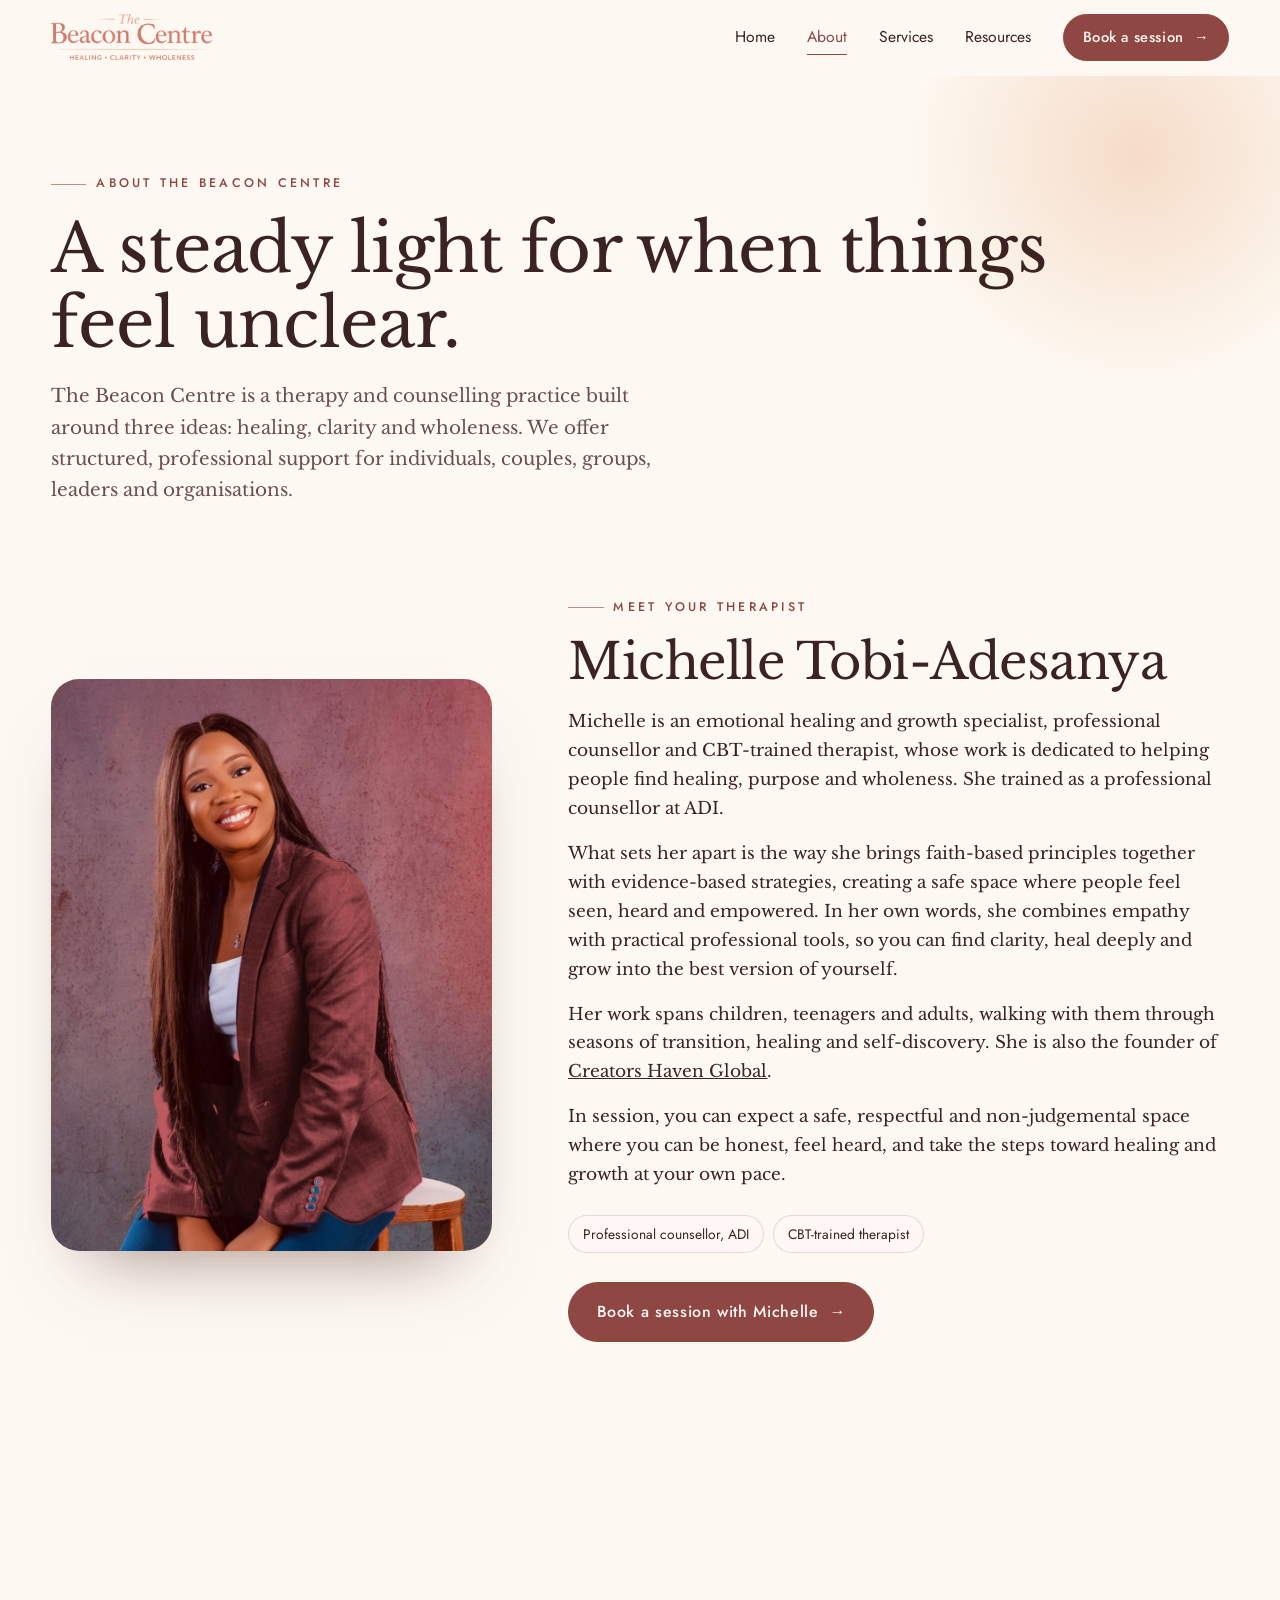
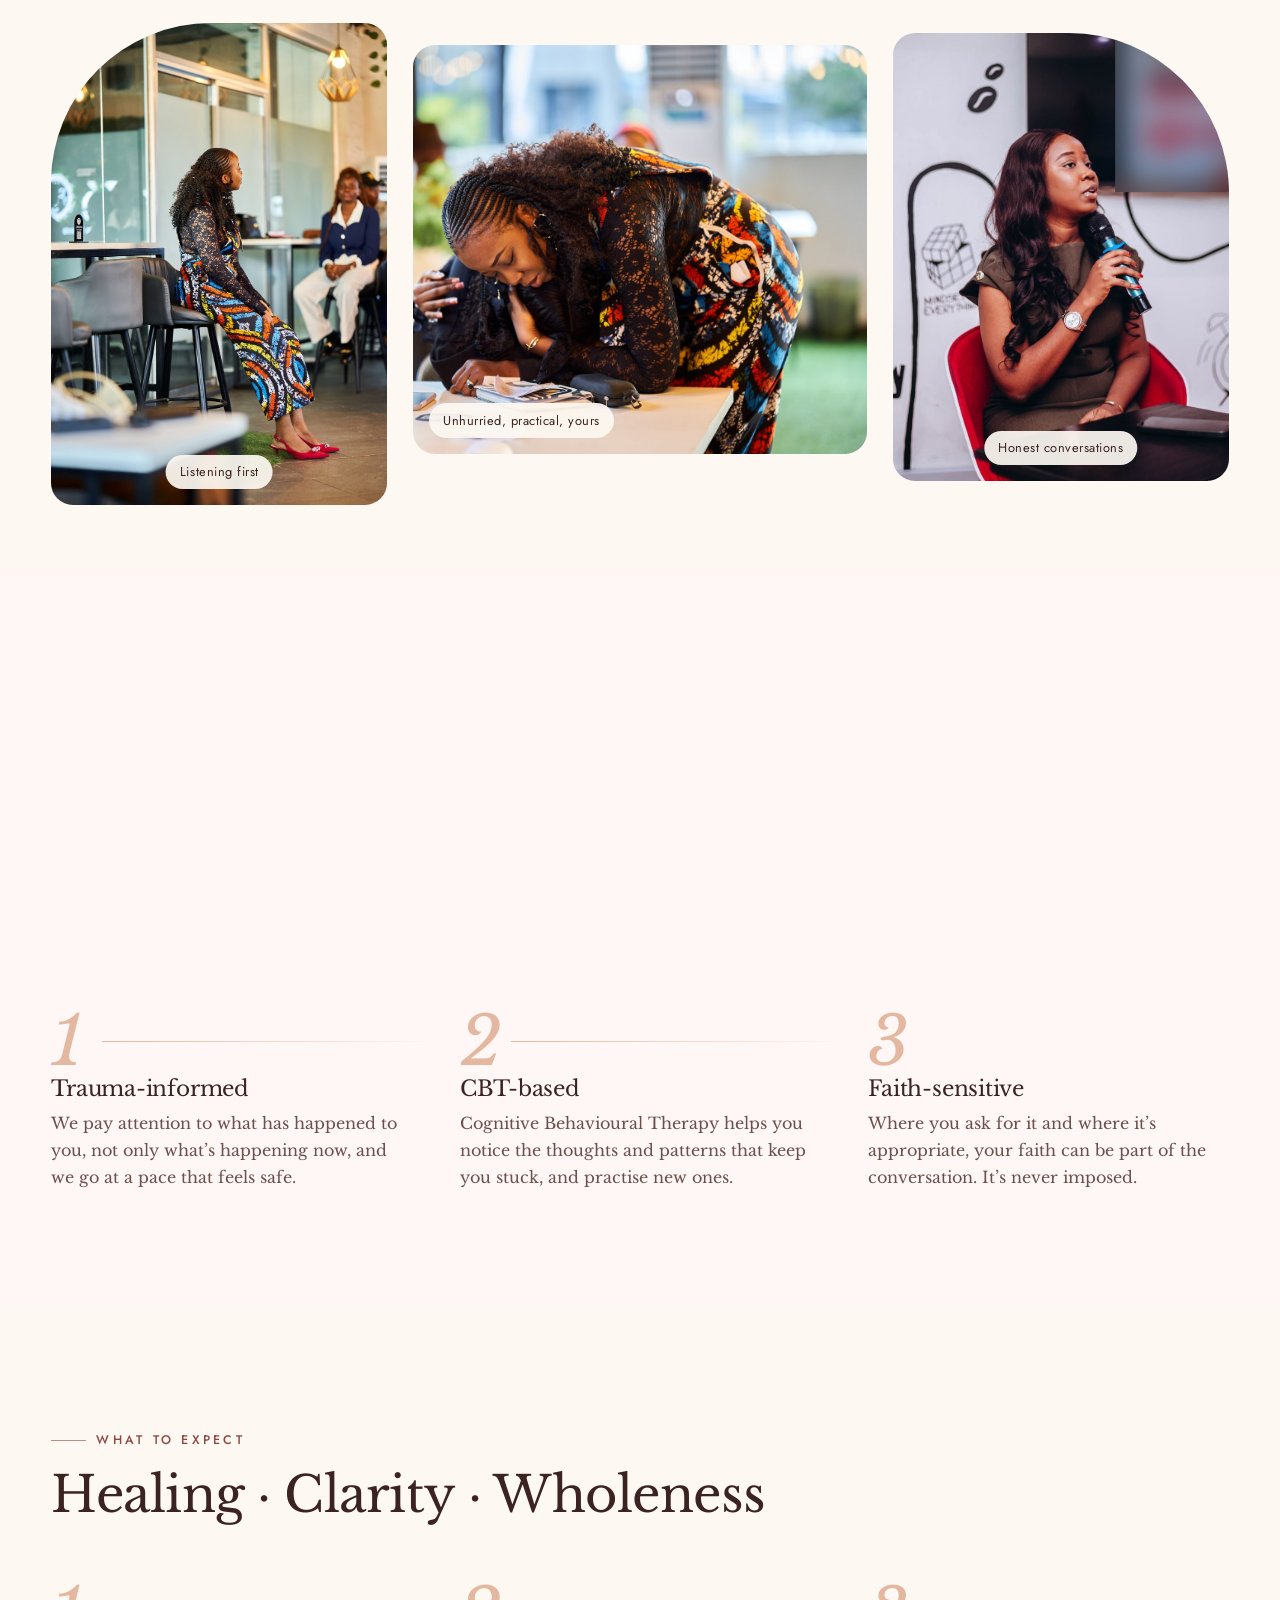
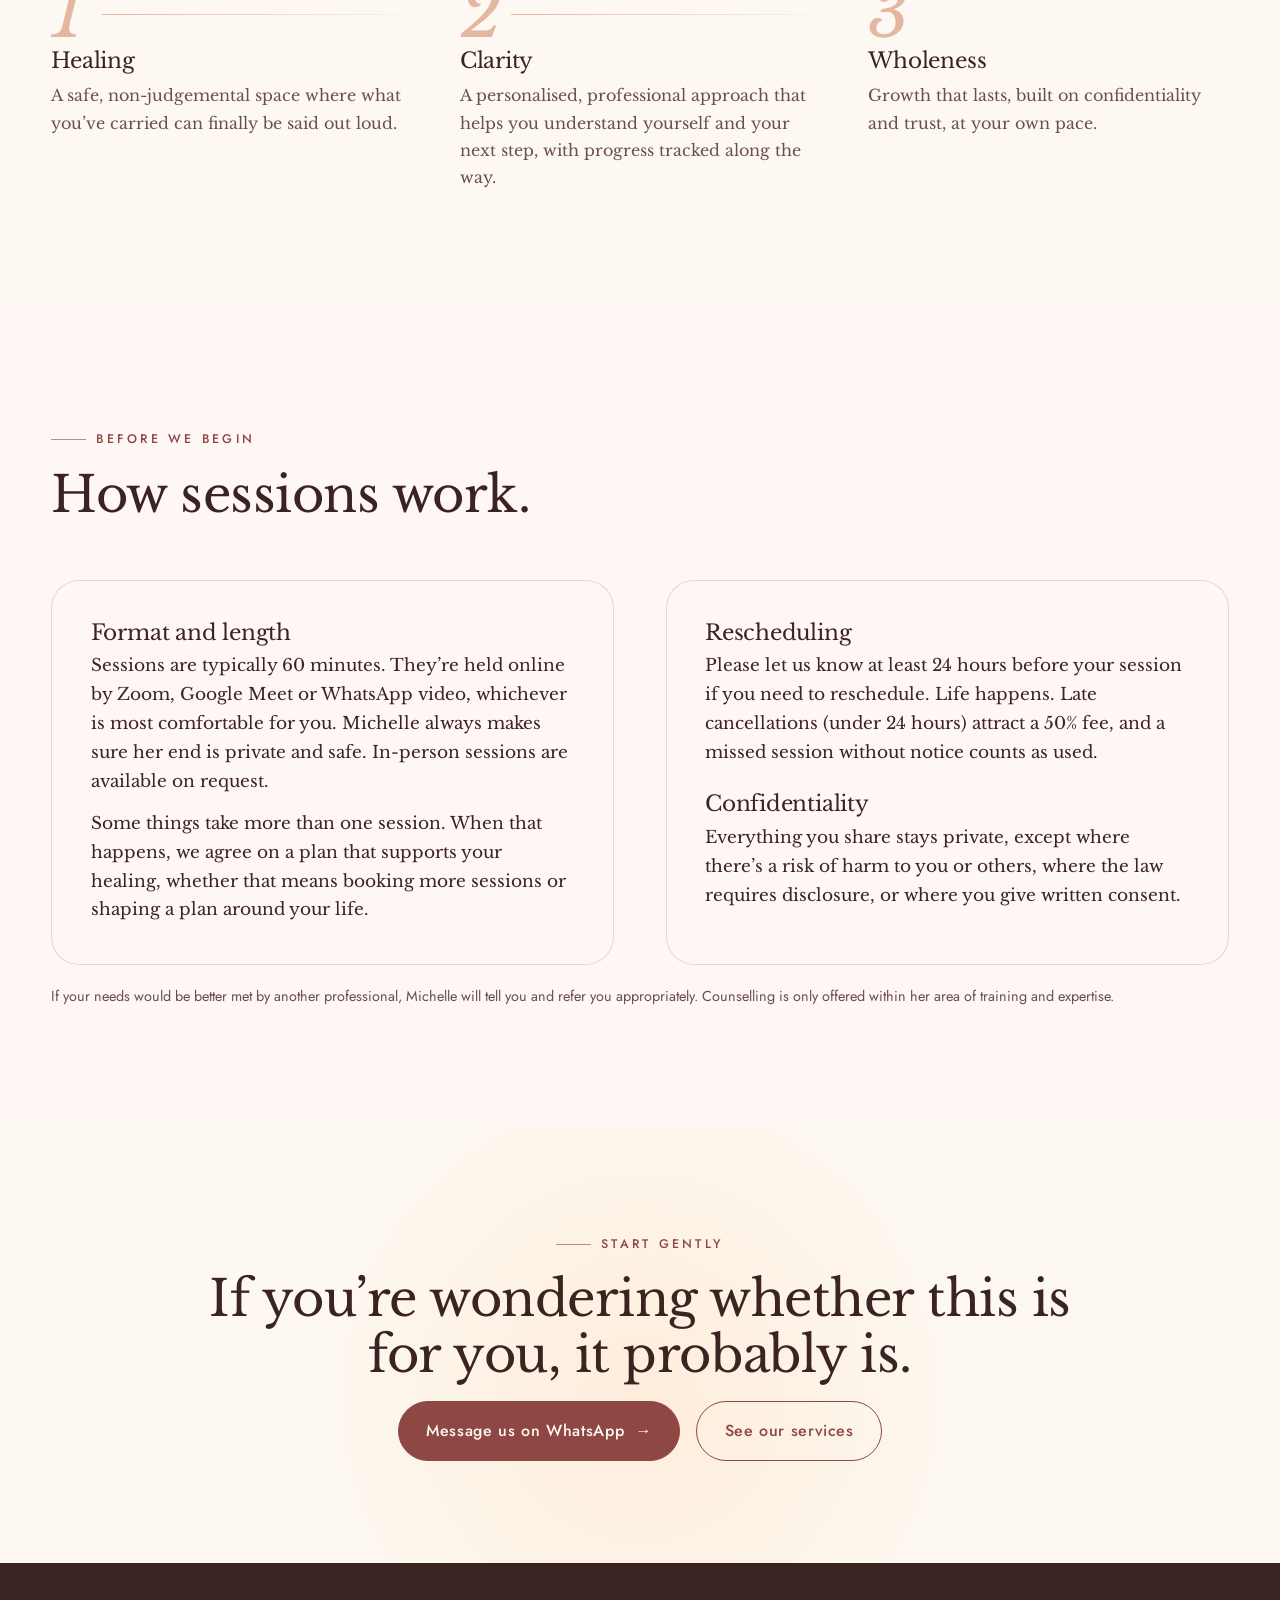
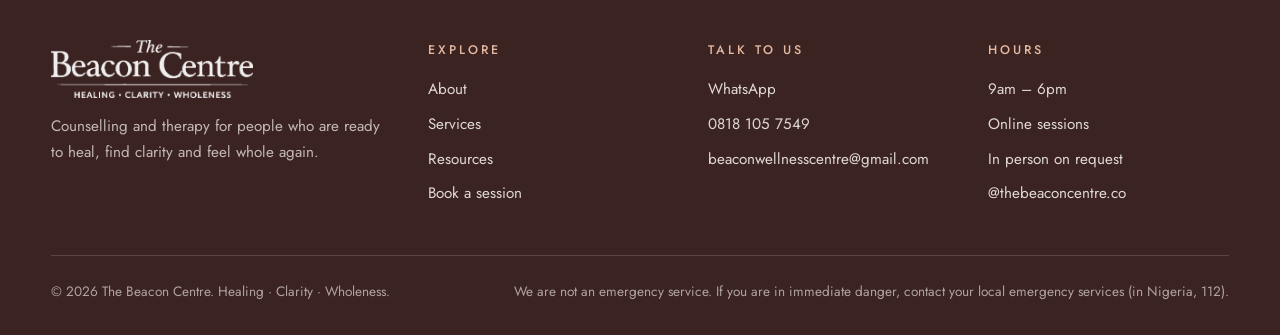
==== about.html @ 0b1f54a7 "Add The Beacon Centre website (5 pages) Co-Authored-By: Claude Sonnet 5.5 <noreply@anthropic.com> Cl" ====
<!doctype html>
<html lang="en-GB">
<head>
<meta charset="utf-8">
<meta name="viewport" content="width=device-width,initial-scale=1">
<title>About | The Beacon Centre</title>
<meta name="description" content="Meet Michelle Tobi-Adesanya and learn how The Beacon Centre works: warm, structured, trauma-informed and CBT-based.">
<meta name="theme-color" content="#C87C78">
<meta property="og:title" content="About | The Beacon Centre">
<meta property="og:description" content="Meet Michelle Tobi-Adesanya and learn how The Beacon Centre works: warm, structured, trauma-informed and CBT-based.">
<meta property="og:type" content="website">
<link rel="canonical" href="https://beaconcentreglobal.com/about.html">
<link rel="preconnect" href="https://fonts.googleapis.com">
<link rel="preconnect" href="https://fonts.gstatic.com" crossorigin>
<link href="https://fonts.googleapis.com/css2?family=Jost:wght@400;500&family=Libre+Baskerville:ital,wght@0,400;0,700;1,400&display=swap" rel="stylesheet">
<link rel="stylesheet" href="assets/css/style.css">
<script>document.documentElement.classList.add("js")</script>
</head>
<body>
<svg width="0" height="0" style="position:absolute" aria-hidden="true"><symbol id="sp" viewBox="0 0 24 24"><path fill="currentColor" d="M12 0c0 7 5 12 12 12-7 0-12 5-12 12 0-7-5-12-12-12 7 0 12-5 12-12z"/></symbol></svg>
<a class="skip" href="#main">Skip to content</a>
<header class="site-head">
  <div class="wrap head-in">
    <a class="brand" href="index.html" aria-label="The Beacon Centre, home"><img src="assets/img/wordmark.png" alt="The Beacon Centre" width="170" height="52"></a>
    <button class="menu-btn" aria-expanded="false" aria-controls="nav">Menu</button>
    <nav class="nav" id="nav" aria-label="Main">
      <a href="index.html">Home</a><a href="about.html" aria-current="page">About</a><a href="services.html">Services</a><a href="resources.html">Resources</a>
      <a class="btn sm" href="book.html">Book a session <span class="arr" aria-hidden="true">→</span></a>
    </nav>
  </div>
</header>
<main id="main">

<section class="page-hero"><div class="wrap">
  <span class="eyebrow rv">About The Beacon Centre</span>
  <h1 class="rv d1">A steady light for when things feel unclear.</h1>
  <p class="lede rv d2">The Beacon Centre is a therapy and counselling practice built around three ideas: healing, clarity and wholeness. We offer structured, professional support for individuals, couples, groups, leaders and organisations.</p>
</div></section>

<section class="sec" style="padding-top:2rem">
  <div class="wrap profile">
    <div class="bio-photo rv"><div class="ph"><img src="assets/img/michelle-portrait.jpg" alt="Michelle Tobi-Adesanya, counsellor and CBT-trained therapist" loading="lazy"></div></div>
    <div>
      <span class="eyebrow rv">Meet your therapist</span>
      <h2 class="rv" style="margin:1rem 0 1.2rem">Michelle Tobi-Adesanya</h2>
      <p class="rv">Michelle is an emotional healing and growth specialist, professional counsellor and CBT-trained therapist, whose work is dedicated to helping people find healing, purpose and wholeness. She trained as a professional counsellor at ADI.</p>
      <p class="rv" style="margin-top:1rem">What sets her apart is the way she brings faith-based principles together with evidence-based strategies, creating a safe space where people feel seen, heard and empowered. In her own words, she combines empathy with practical professional tools, so you can find clarity, heal deeply and grow into the best version of yourself.</p>
      <p class="rv" style="margin-top:1rem">Her work spans children, teenagers and adults, walking with them through seasons of transition, healing and self-discovery. She is also the founder of <a href="https://creatorshavenglobal.com" target="_blank" rel="noopener"><u>Creators Haven Global</u></a>.</p>
      <p class="rv" style="margin-top:1rem">In session, you can expect a safe, respectful and non-judgemental space where you can be honest, feel heard, and take the steps toward healing and growth at your own pace.</p>
      <div class="creds rv"><span>Professional counsellor, ADI</span><span>CBT-trained therapist</span></div>
      <p class="rv" style="margin-top:1.8rem"><a class="btn" href="https://wa.me/2348181057549?text=Hello%2C%20I%27d%20like%20to%20book%20a%20session." target="_blank" rel="noopener">Book a session with Michelle <span class="arr" aria-hidden="true">→</span></a></p>
    </div>
  </div>
</section>

<section class="sec" style="padding-bottom:0"><div class="wrap"><div class="mosaic">
  <figure class="m1 rv"><img src="assets/img/michelle-listening.jpg" alt="Michelle seated at a café table, looking on attentively" loading="lazy"><figcaption>Listening first</figcaption></figure>
  <figure class="m2 rv d1"><img src="assets/img/michelle-writing.jpg" alt="Michelle leaning in over a table, writing" loading="lazy"><figcaption>Unhurried, practical, yours</figcaption></figure>
  <figure class="m3 rv d2"><img src="assets/img/michelle-speaking.jpg" alt="Michelle speaking at an event with a microphone" loading="lazy"><figcaption>Honest conversations</figcaption></figure>
</div></div></section>

<section class="sec blush" style="margin-top:4rem">
  <div class="wrap">
    <div class="sec-head"><span class="eyebrow rv">Our approach</span><h2 class="rv">Insight, with tools you can actually use.</h2>
      <p class="lede rv">We combine professional psychological insight with emotional depth and practical, proven tools, to help you move from confusion to clarity, and from clarity to purposeful living.</p></div>
    <div class="steps">
      <div class="step rv"><h3>Trauma-informed</h3><p>We pay attention to what has happened to you, not only what’s happening now, and we go at a pace that feels safe.</p></div>
      <div class="step rv d1"><h3>CBT-based</h3><p>Cognitive Behavioural Therapy helps you notice the thoughts and patterns that keep you stuck, and practise new ones.</p></div>
      <div class="step rv d2"><h3>Faith-sensitive</h3><p>Where you ask for it and where it’s appropriate, your faith can be part of the conversation. It’s never imposed.</p></div>
    </div>
  </div>
</section>

<section class="sec">
  <div class="wrap">
    <div class="sec-head"><span class="eyebrow rv">What to expect</span><h2 class="rv">Healing · Clarity · Wholeness</h2></div>
    <div class="steps">
      <div class="step rv"><h3>Healing</h3><p>A safe, non-judgemental space where what you’ve carried can finally be said out loud.</p></div>
      <div class="step rv d1"><h3>Clarity</h3><p>A personalised, professional approach that helps you understand yourself and your next step, with progress tracked along the way.</p></div>
      <div class="step rv d2"><h3>Wholeness</h3><p>Growth that lasts, built on confidentiality and trust, at your own pace.</p></div>
    </div>
  </div>
</section>

<section class="sec blush">
  <div class="wrap">
    <div class="sec-head"><span class="eyebrow rv">Before we begin</span><h2 class="rv">How sessions work.</h2></div>
    <div class="ledger">
      <div class="card rv"><h3>Format and length</h3><p>Sessions are typically 60 minutes. They’re held online by Zoom, Google Meet or WhatsApp video, whichever is most comfortable for you. Michelle always makes sure her end is private and safe. In-person sessions are available on request.</p><p style="margin-top:.8rem">Some things take more than one session. When that happens, we agree on a plan that supports your healing, whether that means booking more sessions or shaping a plan around your life.</p></div>
      <div class="card rv d1"><h3>Rescheduling</h3><p>Please let us know at least 24 hours before your session if you need to reschedule. Life happens. Late cancellations (under 24 hours) attract a 50% fee, and a missed session without notice counts as used.</p><h3 style="margin-top:1.4rem">Confidentiality</h3><p>Everything you share stays private, except where there’s a risk of harm to you or others, where the law requires disclosure, or where you give written consent.</p></div>
    </div>
    <p class="fine rv">If your needs would be better met by another professional, Michelle will tell you and refer you appropriately. Counselling is only offered within her area of training and expertise.</p>
  </div>
</section>

<section class="band"><div class="wrap">
  <span class="eyebrow rv">Start gently</span>
  <h2 class="rv">If you’re wondering whether this is for you, it probably is.</h2>
  <div class="cta-row rv"><a class="btn" href="https://wa.me/2348181057549?text=Hello%2C%20I%27d%20like%20to%20book%20a%20session." target="_blank" rel="noopener">Message us on WhatsApp <span class="arr" aria-hidden="true">→</span></a><a class="btn ghost" href="services.html">See our services</a></div>
</div></section>
</main>
<div class="quick"><a class="btn" href="https://wa.me/2348181057549?text=Hello%2C%20I%27d%20like%20to%20book%20a%20session." target="_blank" rel="noopener">Book on WhatsApp <span class="arr" aria-hidden="true">→</span></a></div>
<footer class="site-foot">
  <div class="wrap">
    <div class="foot-grid">
      <div class="foot-brand">
        <img src="assets/img/wordmark.png" alt="The Beacon Centre">
        <p>Counselling and therapy for people who are ready to heal, find clarity and feel whole again.</p>
      </div>
      <div><h5>Explore</h5><ul>
        <li><a href="about.html">About</a></li><li><a href="services.html">Services</a></li>
        <li><a href="resources.html">Resources</a></li><li><a href="book.html">Book a session</a></li></ul></div>
      <div><h5>Talk to us</h5><ul>
        <li><a href="https://wa.me/2348181057549?text=Hello%2C%20I%27d%20like%20to%20book%20a%20session." target="_blank" rel="noopener">WhatsApp</a></li>
        <li><a href="tel:+2348181057549">0818 105 7549</a></li>
        <li><a href="mailto:beaconwellnesscentre@gmail.com">beaconwellnesscentre@gmail.com</a></li></ul></div>
      <div><h5>Hours</h5><ul>
        <li>9am – 6pm</li><li>Online sessions</li><li>In person on request</li>
        <li><a href="https://www.instagram.com/thebeaconcentre.co" target="_blank" rel="noopener">@thebeaconcentre.co</a></li></ul></div>
    </div>
    <div class="legal">
      <span>© <span id="yr">2026</span> The Beacon Centre. Healing · Clarity · Wholeness.</span>
      <span>We are not an emergency service. If you are in immediate danger, contact your local emergency services (in Nigeria, 112).</span>
    </div>
  </div>
</footer>
<script src="assets/js/main.js" defer></script>
</body>
</html>
---- assets/css/style.css ----
/* The Beacon Centre — site styles
   Palette sampled from the brand welcome pack. Deep tones are shades of the brand rose. */
:root{
  --rose:#C87C78; --coral:#D47E74; --blush:#FEF7F5; --cream:#FDF9F2;
  --gold:#E3B7A0; --rose-deep:#8E4743; --ink:#3B2321; --ink-soft:#6B4F4B;
  --line:rgba(59,35,33,.14);
  --serif:"Libre Baskerville","Baskerville","Georgia",serif;
  --sans:"Jost","Glacial Indifference","Helvetica Neue",Arial,sans-serif;
  --ease:cubic-bezier(.2,.7,.2,1);
  --wrap:1180px;
}
*{box-sizing:border-box;margin:0;padding:0}
html{scroll-behavior:smooth;-webkit-text-size-adjust:100%}
body{background:var(--cream);color:var(--ink);font-family:var(--serif);font-size:17px;line-height:1.7;overflow-x:hidden}
img{max-width:100%;display:block}
a{color:inherit}
.wrap{width:min(var(--wrap),92vw);margin-inline:auto}
.skip{position:absolute;left:-999px;top:0;background:var(--ink);color:var(--cream);padding:.6rem 1rem;z-index:99}
.skip:focus{left:1rem;top:1rem}
:focus-visible{outline:2px solid var(--rose-deep);outline-offset:3px;border-radius:4px}

/* type */
h1,h2,h3{font-weight:400;line-height:1.12;letter-spacing:-.01em}
h1{font-size:clamp(2.5rem,6.2vw,5.1rem)}
h2{font-size:clamp(1.9rem,4vw,3.1rem)}
h3{font-size:1.35rem;line-height:1.25}
em{font-style:italic}
.eyebrow{font-family:var(--sans);font-size:.78rem;letter-spacing:.26em;text-transform:uppercase;color:var(--rose-deep);display:inline-flex;align-items:center;gap:.8em;font-weight:500}
.eyebrow::before{content:"";width:2.2rem;height:1px;background:currentColor;opacity:.6}
.lede{font-size:1.15rem;color:var(--ink-soft);max-width:34em}
.sans{font-family:var(--sans)}
.muted{color:var(--ink-soft)}

/* buttons */
.btn{display:inline-flex;align-items:center;gap:.7em;font-family:var(--sans);font-weight:500;font-size:1rem;letter-spacing:.04em;text-decoration:none;padding:.95em 1.7em;border-radius:999px;border:1.5px solid var(--rose-deep);background:var(--rose-deep);color:var(--cream);transition:transform .35s var(--ease),background .3s,color .3s,box-shadow .35s;cursor:pointer}
.btn:hover{background:var(--ink);border-color:var(--ink);transform:translateY(-2px);box-shadow:0 14px 28px -14px rgba(59,35,33,.55)}
.btn .arr{transition:transform .35s var(--ease)}
.btn:hover .arr{transform:translateX(4px)}
.btn.ghost{background:transparent;color:var(--rose-deep)}
.btn.ghost:hover{background:var(--rose-deep);color:var(--cream);border-color:var(--rose-deep)}
.btn.light{background:var(--cream);color:var(--rose-deep);border-color:var(--cream)}
.btn.light:hover{background:var(--ink);color:var(--cream);border-color:var(--ink)}
.btn.sm{padding:.65em 1.25em;font-size:.92rem}

/* header */
.site-head{position:sticky;top:0;z-index:50;background:rgba(253,249,242,.86);backdrop-filter:blur(14px);-webkit-backdrop-filter:blur(14px);border-bottom:1px solid transparent;transition:border-color .3s}
.site-head.scrolled{border-color:var(--line)}
.head-in{display:flex;align-items:center;justify-content:space-between;gap:2rem;padding:.9rem 0}
.brand img{height:46px;width:auto;mix-blend-mode:multiply}
.nav{display:flex;align-items:center;gap:2rem;font-family:var(--sans);font-size:.98rem}
.nav a{text-decoration:none;position:relative;padding:.3em 0}
.nav a:not(.btn)::after{content:"";position:absolute;left:0;right:100%;bottom:0;height:1px;background:var(--rose-deep);transition:right .35s var(--ease)}
.nav a:not(.btn):hover::after,.nav a[aria-current="page"]::after{right:0}
.nav a[aria-current="page"]{color:var(--rose-deep)}
.menu-btn{display:none;background:none;border:0;font-family:var(--sans);font-size:.95rem;letter-spacing:.1em;text-transform:uppercase;color:var(--ink);cursor:pointer;padding:.5rem}

/* hero */
.hero{position:relative;padding:clamp(2.5rem,6vw,5rem) 0 clamp(4rem,8vw,7rem);overflow:hidden;isolation:isolate}
.hero::before{content:"";position:absolute;inset:-20%;z-index:-1;background:radial-gradient(circle at var(--mx,72%) var(--my,28%),rgba(240,196,166,.65),rgba(240,196,166,0) 42%);transition:background-position .2s}
.hero-grid{display:grid;grid-template-columns:1.15fr .85fr;gap:clamp(2rem,5vw,5rem);align-items:center}
.hero h1{margin:1.2rem 0 1.6rem}
.hero .lede{margin-bottom:2.2rem}
.cta-row{display:flex;flex-wrap:wrap;gap:1rem;align-items:center}
.ring{position:relative;display:inline-block;white-space:nowrap;font-style:italic;color:var(--rose-deep)}
.ring svg{position:absolute;left:-6%;top:-14%;width:112%;height:128%;overflow:visible;pointer-events:none}
.ring path{fill:none;stroke:var(--rose);stroke-width:3;stroke-linecap:round;stroke-dasharray:1;stroke-dashoffset:1;animation:draw 1.5s .5s var(--ease) forwards}
@keyframes draw{to{stroke-dashoffset:0}}
.trust{display:flex;flex-wrap:wrap;gap:.6rem 1.6rem;margin-top:2.6rem;font-family:var(--sans);font-size:.9rem;color:var(--ink-soft)}
.trust span{display:inline-flex;align-items:center;gap:.55em}
.trust span::before{content:"";width:.45rem;height:.45rem;border-radius:50%;background:var(--rose)}

.arch{position:relative;max-width:440px;margin-inline:auto;width:100%}
.arch::before{content:"";position:absolute;inset:-16px -16px 0 16px;border:1.5px solid var(--gold);border-radius:999px 999px 0 0;transform:translate(0,0);transition:transform .8s var(--ease)}
.arch:hover::before{transform:translate(8px,-8px)}
.arch-in{position:relative;aspect-ratio:4/5.4;background:linear-gradient(180deg,var(--rose),var(--coral));border-radius:999px 999px 0 0;display:grid;place-items:center;overflow:hidden}
.arch-in::after{content:"";position:absolute;inset:0;background:radial-gradient(circle at 50% 10%,rgba(255,236,220,.55),transparent 55%)}
.arch-in img{width:88%;position:relative;z-index:1;animation:float 8s ease-in-out infinite}
.arch-in img.portrait{width:100%;height:100%;object-fit:cover;animation:none}
@keyframes float{50%{transform:translateY(-8px)}}
.arch .tag{position:absolute;left:-1.2rem;bottom:2.4rem;z-index:3;background:var(--cream);border-radius:999px;padding:.75em 1.3em;font-family:var(--sans);font-size:.88rem;box-shadow:0 18px 30px -18px rgba(59,35,33,.5);display:flex;gap:.6em;align-items:center}
.tag i{width:.55rem;height:.55rem;border-radius:50%;background:#7FB77E;box-shadow:0 0 0 4px rgba(127,183,126,.25)}

/* sections */
section{position:relative}
.sec{padding:clamp(4rem,9vw,8rem) 0}
.sec-head{max-width:46rem;margin-bottom:clamp(2rem,5vw,3.6rem)}
.sec-head h2{margin:1rem 0 1rem}
.blush{background:var(--blush)}
.rose-bg{background:var(--rose);color:var(--cream)}
.rose-bg .eyebrow{color:var(--cream)}
.rose-bg .lede,.rose-bg .muted{color:rgba(253,249,242,.88)}
.curve-top{border-radius:56px 56px 0 0;margin-top:-56px}

/* who is this for */
.pills{display:flex;flex-wrap:wrap;gap:.8rem;margin:2rem 0}
.pill{font-family:var(--sans);padding:.7em 1.3em;border-radius:999px;border:1.5px solid var(--rose);color:var(--rose-deep);background:transparent;font-size:1rem;transition:background .3s,color .3s,transform .4s var(--ease)}
.pill:nth-child(3n+1){transform:rotate(-1.2deg)}
.pill:nth-child(3n+2){transform:rotate(.9deg)}
.pill:hover{background:var(--rose);color:var(--cream);transform:rotate(0) translateY(-3px)}
.split{display:grid;grid-template-columns:1fr 1fr;gap:clamp(2rem,6vw,6rem);align-items:center}

/* service list (editorial) */
.svc-list{border-top:1px solid var(--line)}
.svc{display:grid;grid-template-columns:4.5rem 1fr auto;gap:1.5rem;align-items:baseline;padding:1.7rem 0;border-bottom:1px solid var(--line);text-decoration:none;position:relative;transition:padding .45s var(--ease)}
.svc::before{content:"";position:absolute;inset:0 -1.2rem;background:var(--blush);border-radius:18px;opacity:0;transform:scale(.98);transition:opacity .35s,transform .45s var(--ease);z-index:-1}
.svc:hover::before{opacity:1;transform:scale(1)}
.svc:hover{padding-left:.6rem}
.svc .n{font-family:var(--sans);font-size:.85rem;letter-spacing:.2em;color:var(--rose-deep)}
.svc h3{font-size:clamp(1.35rem,2.4vw,1.9rem)}
.svc p{color:var(--ink-soft);font-size:.98rem;margin-top:.3rem;max-width:40em}
.svc .go{font-family:var(--sans);color:var(--rose-deep);font-size:.9rem;white-space:nowrap}

/* steps */
.steps{display:grid;grid-template-columns:repeat(3,1fr);gap:clamp(1.5rem,4vw,3rem);counter-reset:s}
.step{position:relative;padding-top:4.2rem}
.step::before{counter-increment:s;content:counter(s);position:absolute;top:0;left:0;font-size:4.2rem;line-height:1;color:var(--gold);font-style:italic}
.step::after{content:"";position:absolute;top:2.1rem;left:3.2rem;right:-1.5rem;height:1px;background:linear-gradient(90deg,var(--gold),transparent)}
.step:last-child::after{display:none}
.step h3{margin-bottom:.5rem}
.step p{color:var(--ink-soft);font-size:1rem}

/* michelle */
.profile{display:grid;grid-template-columns:.8fr 1.2fr;gap:clamp(2rem,6vw,6rem);align-items:center}
.quote{font-size:clamp(1.4rem,2.6vw,2.1rem);line-height:1.4;font-style:italic;position:relative;padding-top:2.2rem}
.quote::before{content:"\201C";position:absolute;top:-1.2rem;left:-.3rem;font-size:6rem;line-height:1;color:var(--gold);font-style:normal}
.cite{font-family:var(--sans);margin-top:1.4rem;font-size:.92rem;letter-spacing:.08em;color:var(--ink-soft)}
.creds{display:flex;flex-wrap:wrap;gap:.6rem;margin-top:1.6rem}
.creds span{font-family:var(--sans);font-size:.86rem;padding:.45em 1em;border-radius:999px;background:var(--blush);border:1px solid var(--line)}
.rose-bg .creds span{background:rgba(253,249,242,.14);border-color:rgba(253,249,242,.4);color:var(--cream)}
.mono{aspect-ratio:4/5.2;background:linear-gradient(160deg,var(--rose),var(--coral));border-radius:999px 999px 24px 24px;display:grid;place-items:center;color:var(--cream);font-size:clamp(4rem,10vw,8rem);font-style:italic;position:relative;overflow:hidden}
.mono img{position:absolute;inset:0;width:100%;height:100%;object-fit:cover}

/* ledger / pricing */
.ledger{display:grid;grid-template-columns:1fr 1fr;gap:clamp(1.5rem,4vw,4rem)}
.card{background:var(--blush);border:1px solid var(--line);border-radius:28px;padding:clamp(1.6rem,3vw,2.6rem)}
.card h3{margin-bottom:.4rem}
.card .sub{font-family:var(--sans);color:var(--ink-soft);font-size:.95rem;margin-bottom:1.4rem}
.row{display:flex;align-items:baseline;gap:.6rem;padding:.55rem 0;font-size:1.02rem}
.row::after{content:"";order:2;flex:1;border-bottom:1.5px dotted rgba(59,35,33,.28);transform:translateY(-.25em)}
.row span:first-child{order:1}
.row b{order:3;font-weight:400;color:var(--rose-deep);font-family:var(--sans);font-weight:500}
.fine{font-family:var(--sans);font-size:.9rem;color:var(--ink-soft);margin-top:1.2rem}
.note{font-size:.95rem;color:var(--ink-soft);margin-top:.25rem;padding-left:1rem;border-left:2px solid var(--gold);margin-bottom:.8rem}

/* faq */
.faq{max-width:50rem}
.faq details{margin-bottom:.9rem}
.faq summary{list-style:none;cursor:pointer;display:flex;justify-content:space-between;align-items:center;gap:1rem;background:var(--rose);color:var(--cream);border-radius:16px;padding:1rem 1.4rem;font-weight:700;font-size:1.05rem;transition:background .3s}
.faq summary::-webkit-details-marker{display:none}
.faq summary:hover{background:var(--rose-deep)}
.faq summary::after{content:"+";font-family:var(--sans);font-size:1.5rem;line-height:1;transition:transform .35s var(--ease)}
.faq details[open] summary::after{transform:rotate(45deg)}
.faq .ans{padding:1.1rem 1.4rem .4rem;color:var(--ink-soft)}
.faq .ans p+p,.faq .ans ul{margin-top:.7rem}
.faq .ans ul{padding-left:1.2rem}

/* cta band */
.band{text-align:center;padding:clamp(4rem,8vw,7rem) 0;position:relative;overflow:hidden;isolation:isolate}
.band::before{content:"";position:absolute;left:50%;top:-30%;width:90vmin;height:90vmin;transform:translateX(-50%);background:radial-gradient(circle,rgba(255,224,196,.5),transparent 60%);z-index:-1}
.band h2{margin:1rem auto 1.2rem;max-width:18em}
.band .lede{margin:0 auto 2.2rem}
.band .cta-row{justify-content:center}

/* page hero (inner) */
.page-hero{padding:clamp(3rem,7vw,6rem) 0 clamp(2rem,4vw,3.5rem);position:relative;overflow:hidden;isolation:isolate}
.page-hero::before{content:"";position:absolute;right:-10%;top:-40%;width:60vmin;height:60vmin;background:radial-gradient(circle,rgba(240,196,166,.55),transparent 62%);z-index:-1}
.page-hero h1{font-size:clamp(2.3rem,5.4vw,4.2rem);margin:1rem 0 1.2rem;max-width:16em}

/* service detail blocks */
.svc-block{display:grid;grid-template-columns:.7fr 1.3fr;gap:clamp(1.5rem,5vw,5rem);padding:clamp(2.5rem,5vw,4.2rem) 0;border-top:1px solid var(--line)}
.svc-block:first-of-type{border-top:0}
.svc-block .num{font-family:var(--sans);letter-spacing:.2em;font-size:.85rem;color:var(--rose-deep)}
.svc-block h2{font-size:clamp(1.8rem,3.4vw,2.6rem);margin:.6rem 0 1rem}
.svc-block h4{font-family:var(--sans);font-size:.78rem;letter-spacing:.22em;text-transform:uppercase;color:var(--rose-deep);font-weight:500;margin:1.6rem 0 .6rem}
.svc-block ul{list-style:none;display:flex;flex-wrap:wrap;gap:.5rem}
.svc-block li{font-family:var(--sans);font-size:.95rem;padding:.4em 1em;border-radius:999px;background:var(--blush);border:1px solid var(--line)}
.svc-block .cta-row{margin-top:1.8rem}
.sticky{position:sticky;top:6rem;align-self:start}

/* forms */
.form{display:grid;gap:1.1rem}
.field label{display:block;font-family:var(--sans);font-size:.88rem;letter-spacing:.06em;margin-bottom:.4rem;color:var(--ink-soft)}
.field input,.field select,.field textarea{width:100%;font:inherit;font-size:1rem;padding:.9em 1.1em;border-radius:14px;border:1.5px solid var(--line);background:var(--cream);color:var(--ink);transition:border-color .25s,box-shadow .25s}
.field input:focus,.field select:focus,.field textarea:focus{outline:none;border-color:var(--rose);box-shadow:0 0 0 4px rgba(200,124,120,.2)}
.field textarea{min-height:7.5rem;resize:vertical}
.check{display:flex;gap:.7rem;align-items:flex-start;font-family:var(--sans);font-size:.92rem;color:var(--ink-soft)}
.check input{margin-top:.3rem;accent-color:var(--rose-deep)}
.wa-card{background:var(--rose);color:var(--cream);border-radius:32px;padding:clamp(1.8rem,4vw,3rem);position:relative;overflow:hidden}
.wa-card::after{content:"";position:absolute;right:-20%;top:-30%;width:70%;aspect-ratio:1;background:radial-gradient(circle,rgba(255,226,200,.45),transparent 62%)}
.wa-card h2{font-size:clamp(1.7rem,3.4vw,2.5rem);margin:.8rem 0 1rem;position:relative}
.wa-card p{position:relative;max-width:30em}
.wa-card .btn{position:relative;margin-top:1.6rem}
.info{display:grid;gap:1.2rem;margin-top:2rem}
.info div{display:grid;grid-template-columns:7rem 1fr;gap:1rem;padding-bottom:1.1rem;border-bottom:1px solid var(--line)}
.info dt{font-family:var(--sans);font-size:.78rem;letter-spacing:.22em;text-transform:uppercase;color:var(--rose-deep);padding-top:.35rem}
.contact-grid{display:grid;grid-template-columns:1fr 1fr;gap:clamp(2rem,6vw,6rem);align-items:start}

/* footer */
.site-foot{background:var(--ink);color:rgba(253,249,242,.85);padding:clamp(3rem,6vw,5rem) 0 2rem;font-family:var(--sans);font-size:.95rem}
.foot-grid{display:grid;grid-template-columns:1.4fr 1fr 1fr 1fr;gap:2.5rem}
.foot-brand img{height:58px;filter:brightness(0) invert(1) opacity(.92);margin-bottom:1rem}
.foot-brand p{max-width:22em;color:rgba(253,249,242,.7)}
.site-foot h5{font-weight:500;font-size:.78rem;letter-spacing:.24em;text-transform:uppercase;color:var(--gold);margin-bottom:1rem}
.site-foot ul{list-style:none;display:grid;gap:.55rem}
.site-foot a{text-decoration:none;transition:color .2s}
.site-foot a:hover{color:var(--gold)}
.legal{margin-top:3rem;padding-top:1.5rem;border-top:1px solid rgba(253,249,242,.16);display:flex;flex-wrap:wrap;justify-content:space-between;gap:1rem;font-size:.85rem;color:rgba(253,249,242,.6)}

/* mobile quick-book */
.quick{display:none}

/* reveal */
.js .rv{opacity:0;transform:translateY(24px);transition:opacity .9s var(--ease),transform .9s var(--ease)}
.js .rv.in{opacity:1;transform:none}
.rv.d1{transition-delay:.1s}.rv.d2{transition-delay:.2s}.rv.d3{transition-delay:.3s}
@media (prefers-reduced-motion:reduce){
  html{scroll-behavior:auto}
  .js .rv{opacity:1;transform:none;transition:none}
  .arch-in img,.ring path{animation:none}
  .ring path{stroke-dashoffset:0}
}

/* responsive */
@media (max-width:960px){
  .hero-grid,.split,.profile,.ledger,.contact-grid,.svc-block{grid-template-columns:1fr}
  .steps{grid-template-columns:1fr}
  .step::after{display:none}
  .arch{max-width:340px}
  .sticky{position:static}
  .foot-grid{grid-template-columns:1fr 1fr}
  .menu-btn{display:block}
  .nav{position:fixed;inset:0 0 auto 0;top:0;background:var(--cream);flex-direction:column;align-items:flex-start;gap:1.2rem;padding:5.5rem 6vw 2rem;transform:translateY(-105%);transition:transform .5s var(--ease);box-shadow:0 30px 40px -30px rgba(59,35,33,.4);font-size:1.3rem;z-index:-1}
  .nav.open{transform:none}
  .menu-btn{position:relative;z-index:2}
  .svc{grid-template-columns:2.6rem 1fr}
  .svc .go{display:none}
  .quick{display:flex;position:fixed;left:0;right:0;bottom:0;z-index:60;padding:.7rem 1rem calc(.7rem + env(safe-area-inset-bottom));background:rgba(253,249,242,.92);backdrop-filter:blur(12px);border-top:1px solid var(--line)}
  .quick .btn{width:100%;justify-content:center}
  body{padding-bottom:4.6rem}
}
@media (max-width:560px){
  body{font-size:16px}
  .foot-grid{grid-template-columns:1fr}
  .info div{grid-template-columns:1fr;gap:.2rem}
  .arch .tag{left:.5rem}
}

/* polish */
.ring{padding:0 .12em}
.ring svg{left:-3%;width:106%}
.split h2{margin-bottom:1.1rem}

/* ===== v2: photo-led stage, ticker, mosaic, sparkles ===== */
.stage{padding:clamp(1.5rem,3vw,2.5rem) 0 clamp(3rem,6vw,5rem)}
.stage .hero-grid{grid-template-columns:1.05fr .95fr;align-items:stretch;gap:clamp(1.5rem,4vw,4rem)}
.stage-copy{display:flex;flex-direction:column;justify-content:center;padding:clamp(1rem,3vw,2.5rem) 0}
.stage h1{font-size:clamp(2.7rem,6.2vw,5.6rem);line-height:1.02;letter-spacing:-.02em;margin:1.3rem 0 1.5rem}
.stage .cta-row{display:flex;gap:.9rem;flex-wrap:wrap}
.frame{position:relative;margin:0;min-height:clamp(420px,72vh,760px)}
.frame>.ph{position:absolute;inset:0;border-radius:28px 28px 28px 200px;overflow:hidden;background:var(--rose);box-shadow:0 40px 70px -40px rgba(80,36,32,.55)}
.frame>.ph img{width:100%;height:100%;object-fit:cover;object-position:50% 28%;transform:scale(1.06);transition:transform 1.4s var(--ease)}
.frame:hover>.ph img{transform:scale(1)}
.frame::before{content:"";position:absolute;inset:18px -18px -18px 18px;border:1.5px solid var(--gold);border-radius:28px 28px 28px 200px;z-index:-1}
.frame .chip{position:absolute;right:1.1rem;top:1.1rem;z-index:3;background:rgba(253,249,242,.92);backdrop-filter:blur(6px);border-radius:999px;padding:.7em 1.2em;font-family:var(--sans);font-size:.85rem;display:flex;gap:.6em;align-items:center;box-shadow:0 14px 28px -16px rgba(59,35,33,.5)}
.chip i{width:9px;height:9px;border-radius:50%;background:#79b383;box-shadow:0 0 0 4px rgba(121,179,131,.25);animation:pulse 2.4s ease-in-out infinite}
@keyframes pulse{50%{box-shadow:0 0 0 8px rgba(121,179,131,0)}}
.spin{position:absolute;left:-2.4rem;bottom:2.2rem;z-index:4;width:clamp(104px,11vw,138px);aspect-ratio:1;border-radius:50%;background:var(--rose-deep);color:var(--cream);display:grid;place-items:center;box-shadow:0 18px 36px -16px rgba(59,35,33,.6);transition:transform .5s var(--ease)}
.spin:hover{transform:scale(1.07)}
.spin svg{position:absolute;inset:0;width:100%;height:100%;animation:rot 22s linear infinite}
.spin text{fill:var(--cream);font-family:var(--sans);font-size:8.6px;letter-spacing:.14em;text-transform:uppercase}
.spin .arw{position:relative;font-size:1.7rem;line-height:1;transform:rotate(-45deg)}
@keyframes rot{to{transform:rotate(360deg)}}
.spark{position:absolute;width:26px;height:26px;color:var(--gold);z-index:5;animation:tw 3.2s ease-in-out infinite;pointer-events:none}
.spark.s1{left:-12px;top:14%}.spark.s2{right:-10px;top:46%;width:18px;height:18px;animation-delay:.8s}.spark.s3{right:16%;bottom:-14px;width:22px;height:22px;animation-delay:1.6s;color:var(--rose)}
.spark.lg{width:44px;height:44px}
@keyframes tw{0%,100%{transform:scale(.7) rotate(0);opacity:.55}50%{transform:scale(1.15) rotate(45deg);opacity:1}}

.marquee{background:var(--rose-deep);color:var(--cream);overflow:hidden;white-space:nowrap;padding:1.05rem 0;border-block:1px solid rgba(255,255,255,.08)}
.marquee-track{display:inline-flex;animation:slide 38s linear infinite}
.marquee:hover .marquee-track{animation-play-state:paused}
.marquee span{font-family:var(--serif);font-style:italic;font-size:clamp(1.15rem,2.2vw,1.6rem);padding:0 1.4rem;display:inline-flex;align-items:center;gap:2.8rem}
.marquee span svg{width:16px;height:16px;color:var(--gold);flex:none}
@keyframes slide{to{transform:translateX(-50%)}}

.mosaic{display:grid;grid-template-columns:1fr 1.35fr 1fr;gap:clamp(.8rem,2vw,1.6rem);align-items:end;margin-top:clamp(2rem,4vw,3.5rem)}
.mosaic figure{margin:0;position:relative;overflow:hidden;border-radius:22px;background:var(--blush)}
.mosaic img{width:100%;height:100%;object-fit:cover;transition:transform 1.2s var(--ease)}
.mosaic figure:hover img{transform:scale(1.05)}
.mosaic .m1{aspect-ratio:3/4.3;border-radius:999px 999px 22px 22px}
.mosaic .m2{aspect-ratio:4/3.6;margin-bottom:clamp(1rem,4vw,3.5rem)}
.mosaic .m3{aspect-ratio:3/4;border-radius:22px 22px 999px 999px;margin-bottom:clamp(.5rem,2vw,1.5rem)}
.mosaic figcaption{position:absolute;left:1rem;bottom:1rem;background:rgba(253,249,242,.92);border-radius:999px;padding:.5em 1.1em;font-family:var(--sans);font-size:.8rem;letter-spacing:.04em}
.m1 figcaption,.m3 figcaption{left:50%;transform:translateX(-50%);white-space:nowrap}

.statement{background:var(--rose);color:var(--cream);text-align:center;padding:clamp(4rem,9vw,8rem) 0;position:relative;overflow:hidden}
.statement p{font-family:var(--serif);font-size:clamp(1.9rem,4.6vw,3.8rem);line-height:1.15;max-width:18em;margin:0 auto;letter-spacing:-.01em}
.statement em{color:#fff0e6}
.statement .spark{color:#fff0e6}
.statement .spark.a{left:12%;top:22%}.statement .spark.b{right:14%;bottom:24%;animation-delay:1s}

.bio-photo{position:relative}
.bio-photo .ph{aspect-ratio:4/5.2;border-radius:28px;overflow:hidden;box-shadow:0 40px 70px -40px rgba(80,36,32,.55)}
.bio-photo .ph img{width:100%;height:100%;object-fit:cover;object-position:50% 25%}
.bio-photo.arch-top .ph{border-radius:999px 999px 28px 28px}
.bio-photo .spark{right:-10px;top:8%}

.sec-photo{margin:2rem 0 0}
.sec-photo img{width:100%;aspect-ratio:21/9;object-fit:cover;border-radius:28px}

@media(max-width:960px){
 .stage .hero-grid{grid-template-columns:1fr}
 .frame{min-height:min(110vw,560px);margin:0 .6rem 1rem}
 .spin{left:-.4rem;bottom:1rem}
 .mosaic{grid-template-columns:1fr 1fr}
 .mosaic .m2{grid-column:1/-1;order:-1;margin-bottom:0;aspect-ratio:4/3}
}
@media(max-width:560px){.mosaic{grid-template-columns:1fr 1fr;gap:.7rem}.frame::before{inset:12px -8px -12px 12px}}
@media(prefers-reduced-motion:reduce){.spin svg,.marquee-track,.spark,.chip i{animation:none}.frame>.ph img{transform:none;transition:none}}
.marquee{position:relative;z-index:3}
.marquee + .curve-top{margin-top:0;border-radius:0}
.ring{padding:0 .22em}
.mosaic .m3{border-radius:22px 160px 22px 22px}
.mosaic .m1{border-radius:160px 22px 22px 22px}
.bio-photo .ph img,.frame>.ph img{transform:scale(1.12)}
.frame:hover>.ph img{transform:scale(1.06)}
.statement{background:var(--rose-deep)}
.bio-photo .ph img[src*="portrait"]{object-position:50% 0%;transform-origin:50% 0%}

/* v3: photos stay perfectly still */
.frame>.ph img,.bio-photo .ph img,.mosaic img{transform:none!important;translate:none!important;transition:none!important;animation:none!important}
.frame:hover>.ph img,.mosaic figure:hover img{transform:none!important}
.chip i{animation:none!important;box-shadow:none}
.spark,.spin{display:none!important}
.frame::before{transition:none}
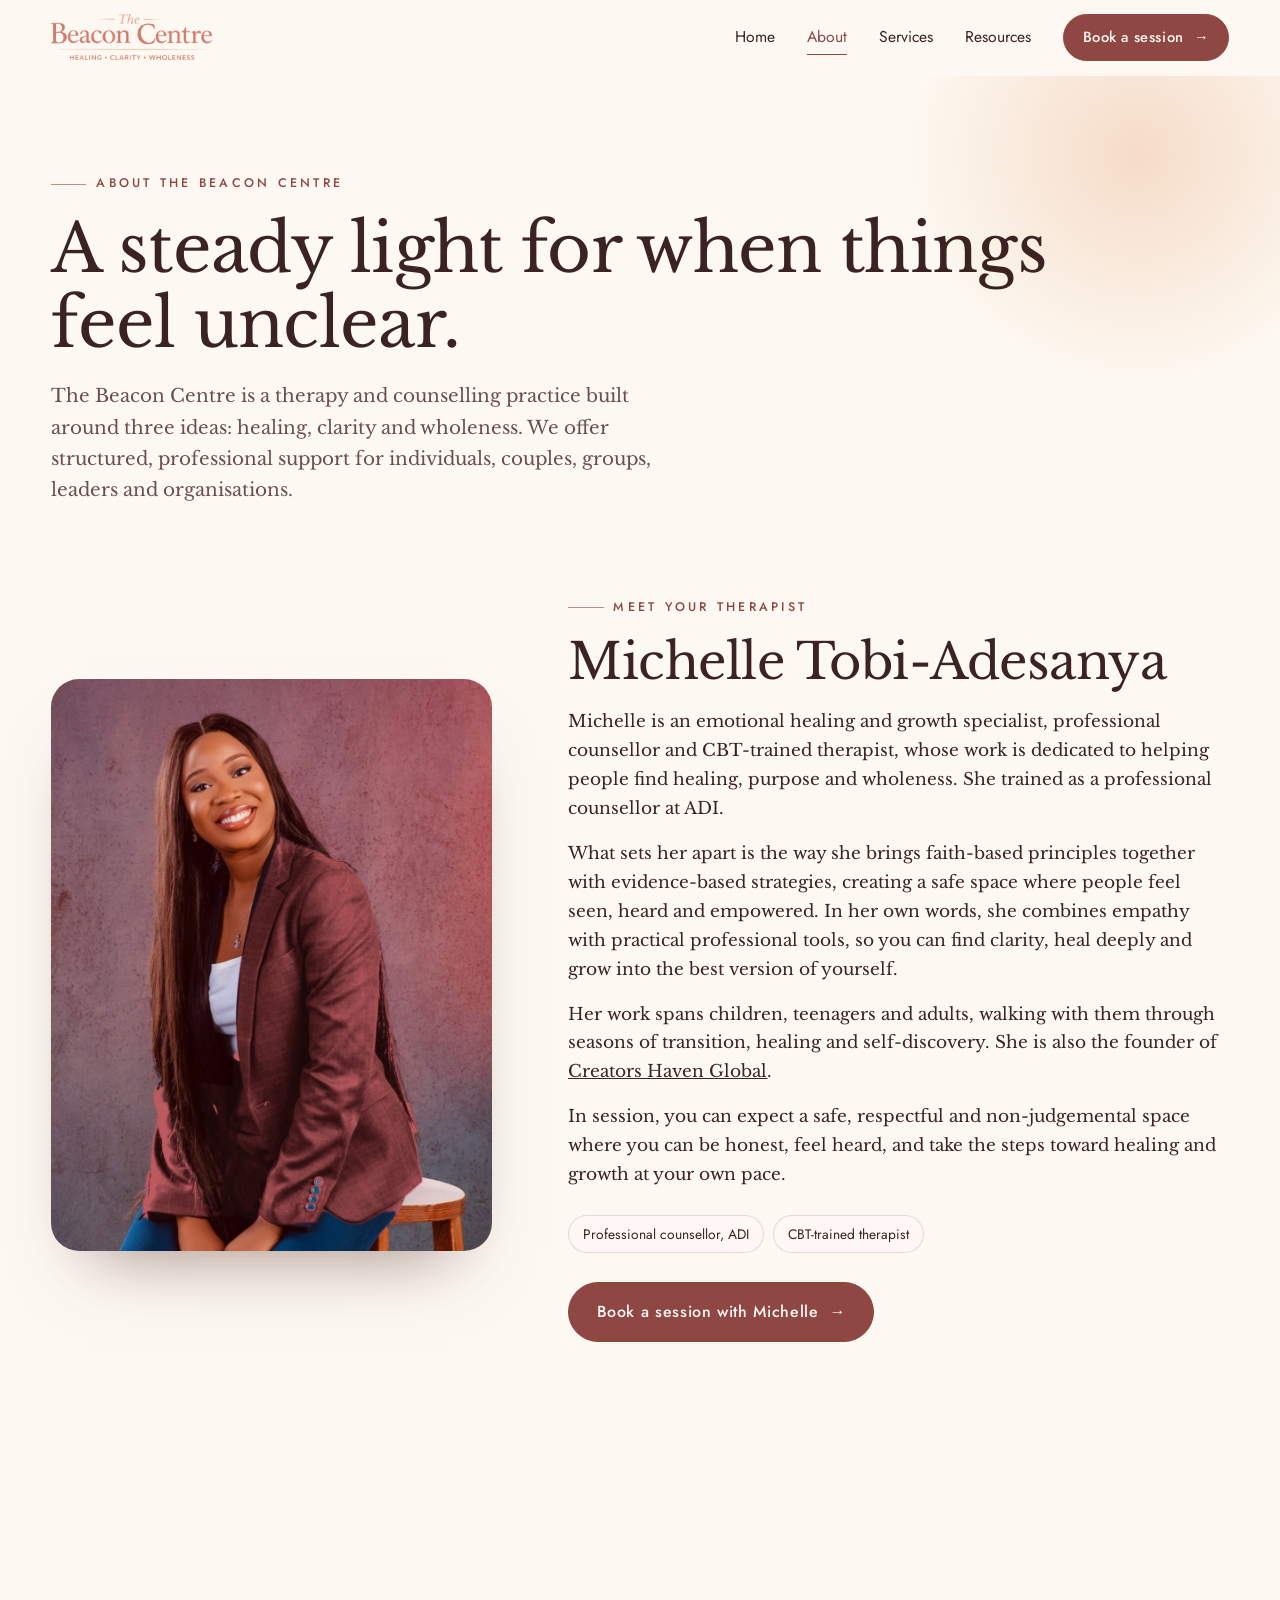
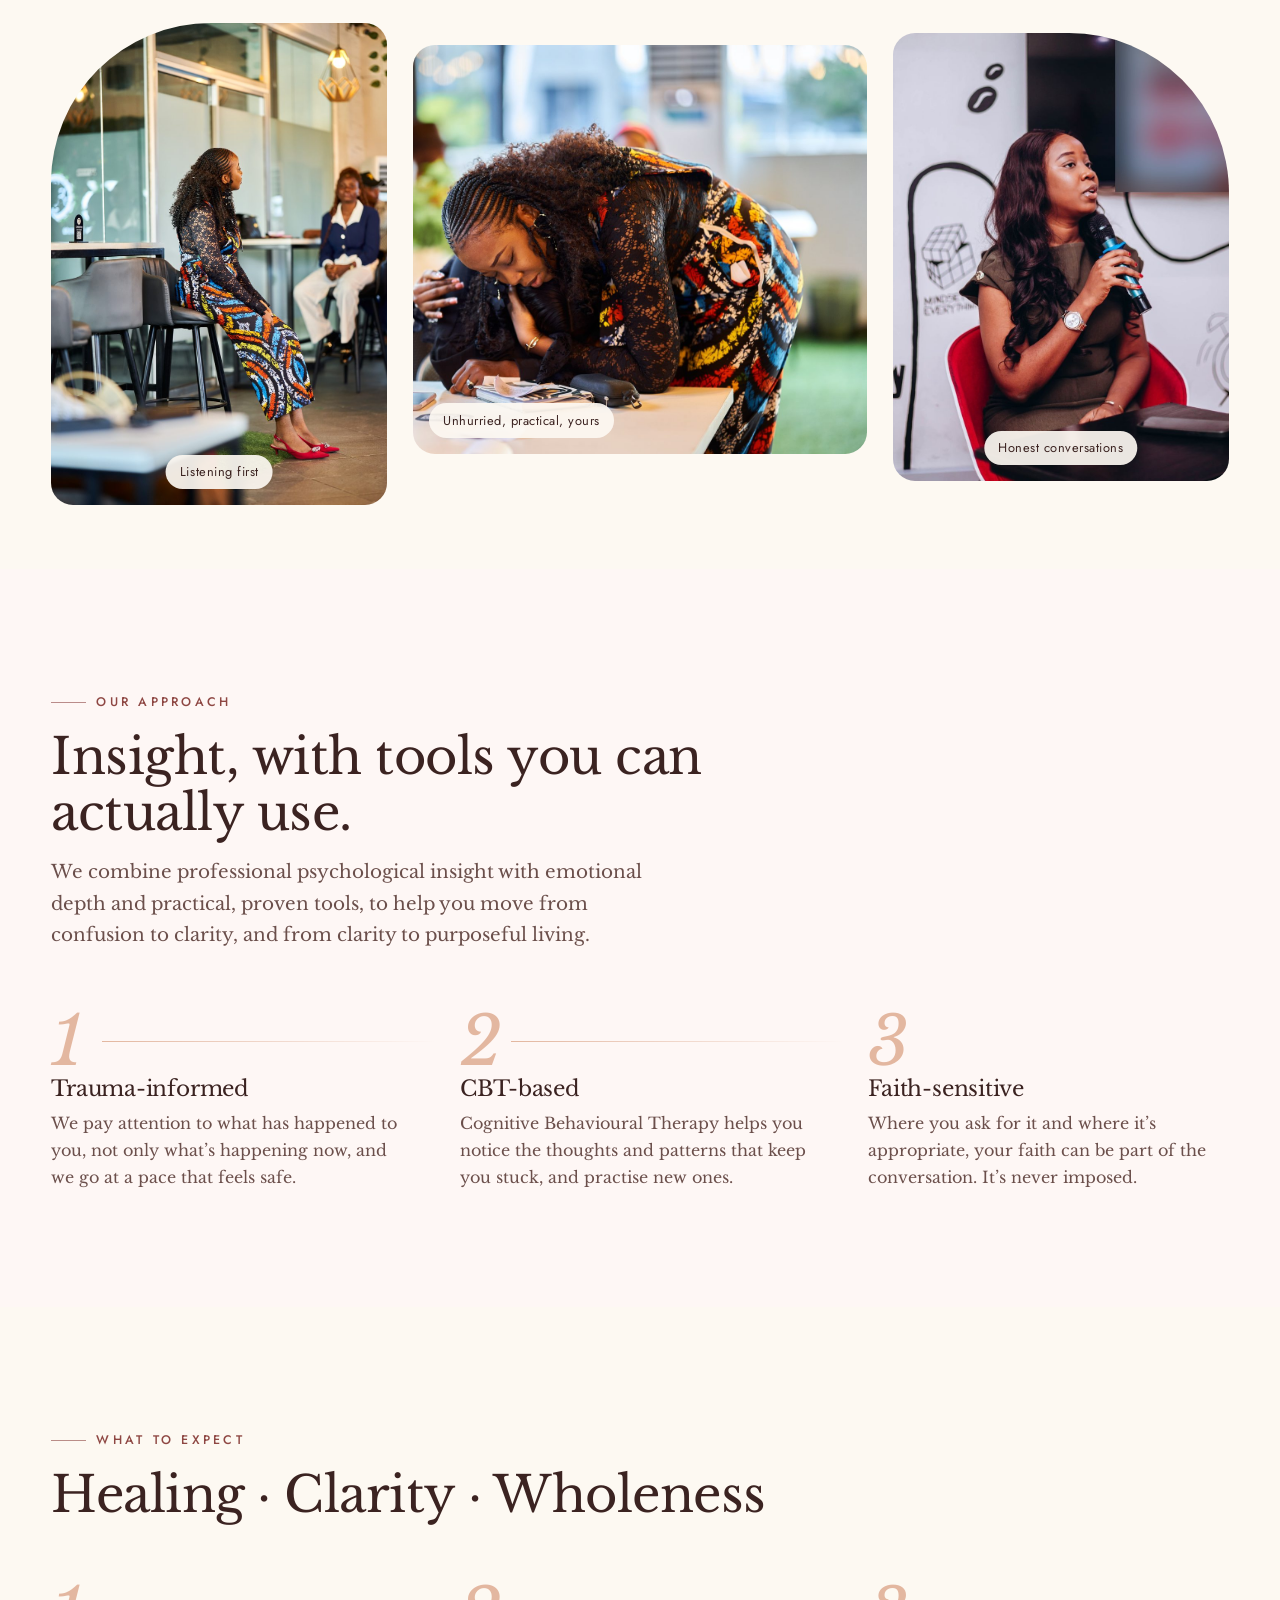
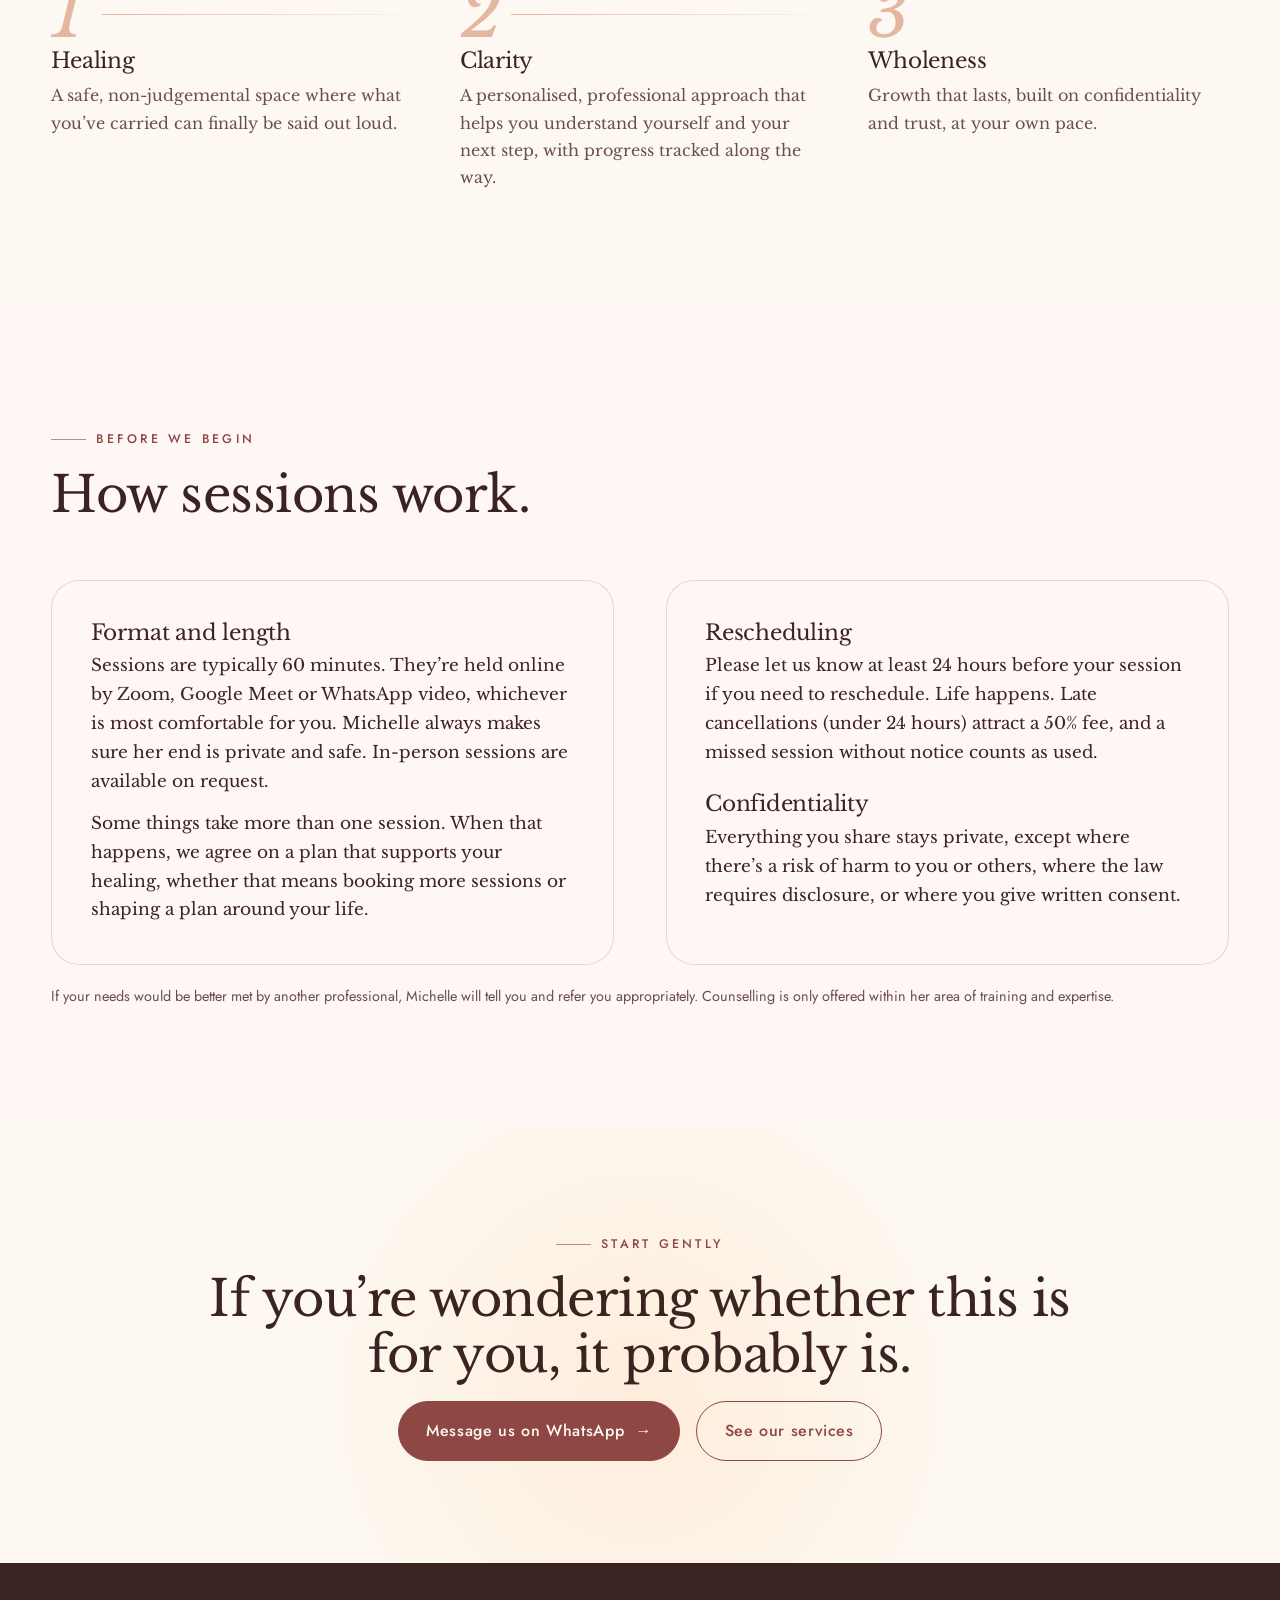
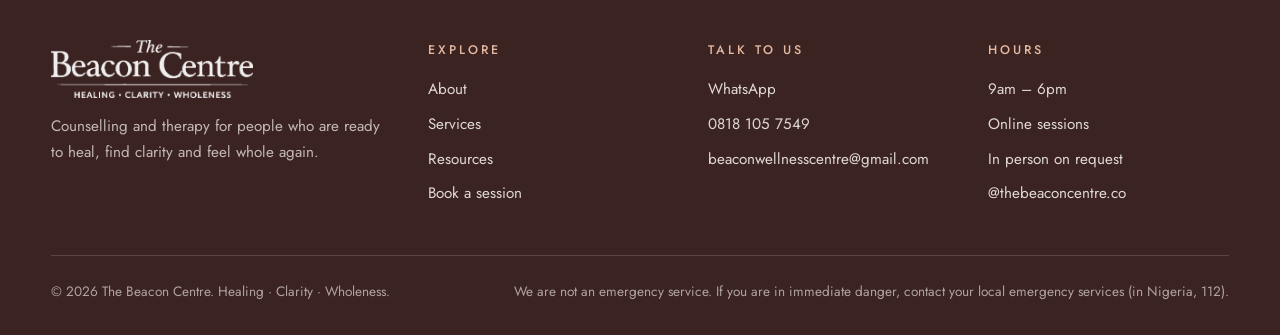
==== commit 6bab69bf: "WhatsApp booking: ask for name, send a service-specific message Each Book/Enquire button opens a sma" ====
--- a/about.html
+++ b/about.html
@@ -48,7 +48,7 @@
       <p class="rv" style="margin-top:1rem">Her work spans children, teenagers and adults, walking with them through seasons of transition, healing and self-discovery. She is also the founder of <a href="https://creatorshavenglobal.com" target="_blank" rel="noopener"><u>Creators Haven Global</u></a>.</p>
       <p class="rv" style="margin-top:1rem">In session, you can expect a safe, respectful and non-judgemental space where you can be honest, feel heard, and take the steps toward healing and growth at your own pace.</p>
       <div class="creds rv"><span>Professional counsellor, ADI</span><span>CBT-trained therapist</span></div>
-      <p class="rv" style="margin-top:1.8rem"><a class="btn" href="https://wa.me/2348181057549?text=Hello%2C%20I%27d%20like%20to%20book%20a%20session." target="_blank" rel="noopener">Book a session with Michelle <span class="arr" aria-hidden="true">→</span></a></p>
+      <p class="rv" style="margin-top:1.8rem"><a class="btn" href="https://wa.me/2348181057549?text=Hello%2C%20I%20just%20checked%20your%20website.%20My%20name%20is%20______%20and%20I%27d%20like%20to%20book%20a%20session." data-wa="" target="_blank" rel="noopener">Book a session with Michelle <span class="arr" aria-hidden="true">→</span></a></p>
     </div>
   </div>
 </section>
@@ -96,10 +96,10 @@
 <section class="band"><div class="wrap">
   <span class="eyebrow rv">Start gently</span>
   <h2 class="rv">If you’re wondering whether this is for you, it probably is.</h2>
-  <div class="cta-row rv"><a class="btn" href="https://wa.me/2348181057549?text=Hello%2C%20I%27d%20like%20to%20book%20a%20session." target="_blank" rel="noopener">Message us on WhatsApp <span class="arr" aria-hidden="true">→</span></a><a class="btn ghost" href="services.html">See our services</a></div>
+  <div class="cta-row rv"><a class="btn" href="https://wa.me/2348181057549?text=Hello%2C%20I%20just%20checked%20your%20website.%20My%20name%20is%20______%20and%20I%27d%20like%20to%20book%20a%20session." data-wa="" target="_blank" rel="noopener">Message us on WhatsApp <span class="arr" aria-hidden="true">→</span></a><a class="btn ghost" href="services.html">See our services</a></div>
 </div></section>
 </main>
-<div class="quick"><a class="btn" href="https://wa.me/2348181057549?text=Hello%2C%20I%27d%20like%20to%20book%20a%20session." target="_blank" rel="noopener">Book on WhatsApp <span class="arr" aria-hidden="true">→</span></a></div>
+<div class="quick"><a class="btn" href="https://wa.me/2348181057549?text=Hello%2C%20I%20just%20checked%20your%20website.%20My%20name%20is%20______%20and%20I%27d%20like%20to%20book%20a%20session." data-wa="" target="_blank" rel="noopener">Book on WhatsApp <span class="arr" aria-hidden="true">→</span></a></div>
 <footer class="site-foot">
   <div class="wrap">
     <div class="foot-grid">
@@ -111,7 +111,7 @@
         <li><a href="about.html">About</a></li><li><a href="services.html">Services</a></li>
         <li><a href="resources.html">Resources</a></li><li><a href="book.html">Book a session</a></li></ul></div>
       <div><h5>Talk to us</h5><ul>
-        <li><a href="https://wa.me/2348181057549?text=Hello%2C%20I%27d%20like%20to%20book%20a%20session." target="_blank" rel="noopener">WhatsApp</a></li>
+        <li><a href="https://wa.me/2348181057549?text=Hello%2C%20I%20just%20checked%20your%20website.%20My%20name%20is%20______%20and%20I%27d%20like%20to%20book%20a%20session." data-wa="" target="_blank" rel="noopener">WhatsApp</a></li>
         <li><a href="tel:+2348181057549">0818 105 7549</a></li>
         <li><a href="mailto:beaconwellnesscentre@gmail.com">beaconwellnesscentre@gmail.com</a></li></ul></div>
       <div><h5>Hours</h5><ul>
--- a/assets/css/style.css
+++ b/assets/css/style.css
@@ -332,3 +332,18 @@
 .chip i{animation:none!important;box-shadow:none}
 .spark,.spin{display:none!important}
 .frame::before{transition:none}
+
+/* WhatsApp name prompt */
+.wa-modal{position:fixed;inset:0;z-index:200;display:flex;align-items:center;justify-content:center;padding:1.2rem;background:rgba(59,35,33,.55)}
+.wa-modal[hidden]{display:none}
+.wa-card{position:relative;width:min(440px,100%);background:var(--cream);border-radius:24px;padding:2rem 1.8rem 1.6rem;box-shadow:0 30px 70px rgba(59,35,33,.35)}
+.wa-card h3{margin:0 0 .5rem;font-size:1.5rem;color:var(--rose-deep)}
+.wa-sub{margin:0 0 1.2rem;color:var(--ink-soft);font-size:.98rem;line-height:1.55}
+.wa-card label{display:block;font-family:var(--sans);font-size:.88rem;letter-spacing:.06em;margin-bottom:.4rem;color:var(--ink-soft)}
+.wa-card input{width:100%;font:inherit;font-size:1rem;padding:.9em 1.1em;border-radius:14px;border:1.5px solid var(--line);background:#fff;color:var(--ink);margin-bottom:1rem}
+.wa-card input:focus{outline:none;border-color:var(--rose);box-shadow:0 0 0 4px rgba(200,124,120,.2)}
+.wa-card .btn{width:100%;justify-content:center}
+.wa-x{position:absolute;top:.6rem;right:.9rem;border:0;background:none;font-size:1.8rem;line-height:1;color:var(--ink-soft);cursor:pointer}
+.wa-skip{margin:1rem 0 0;text-align:center;font-size:.85rem}
+.wa-skip a{color:var(--ink-soft);text-decoration:underline}
+body.wa-open{overflow:hidden}
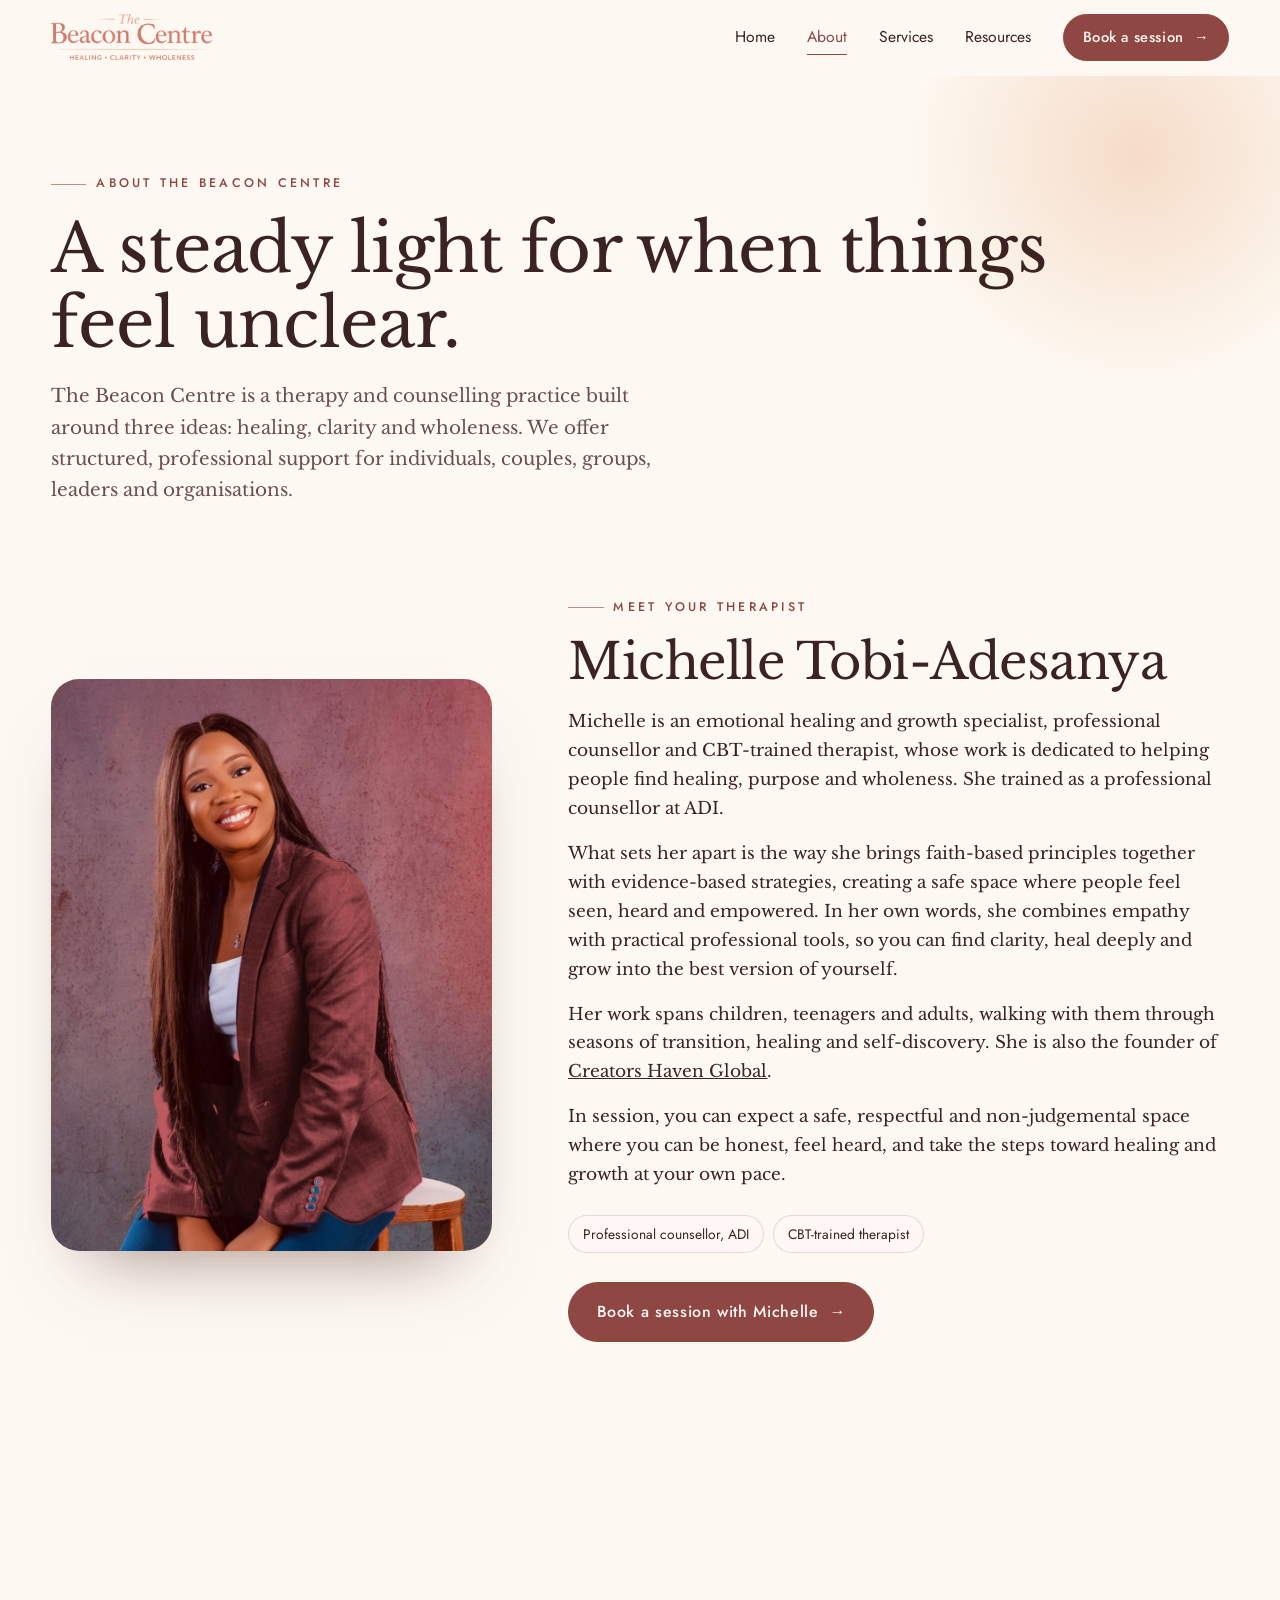
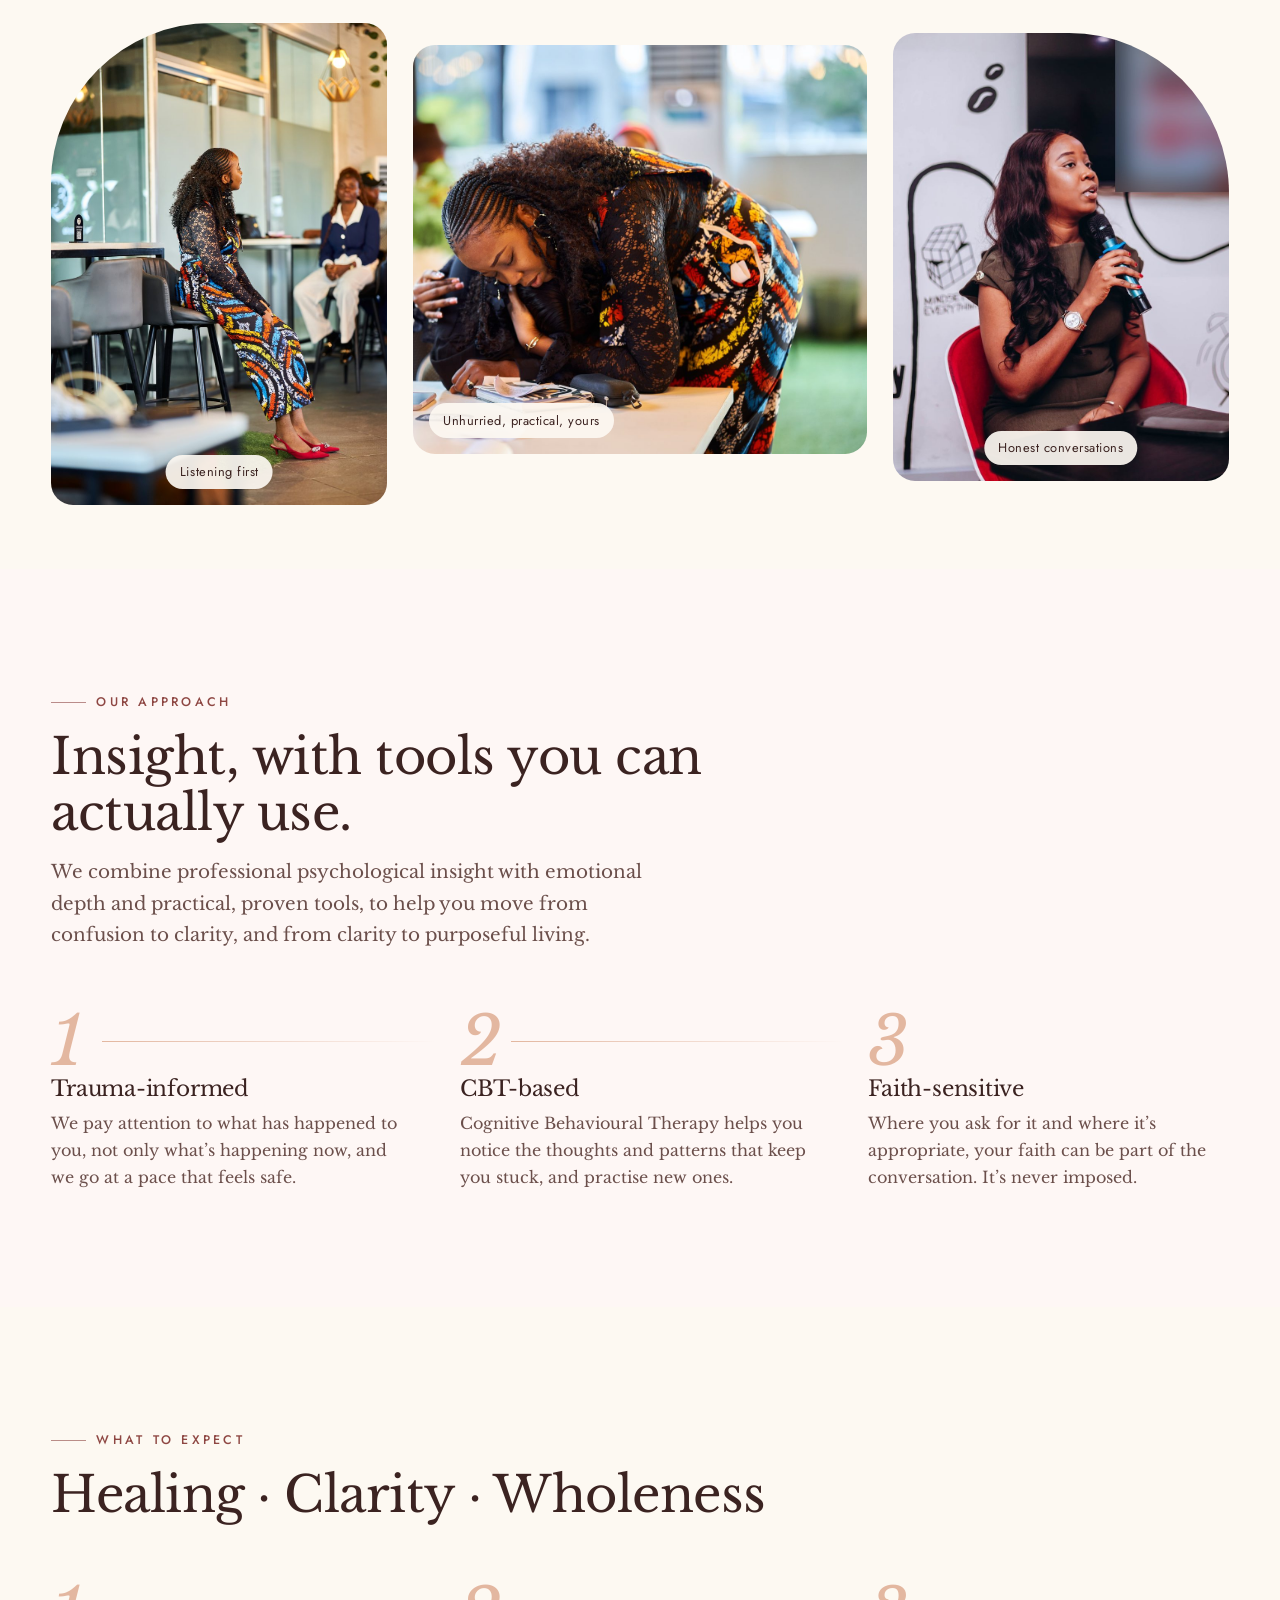
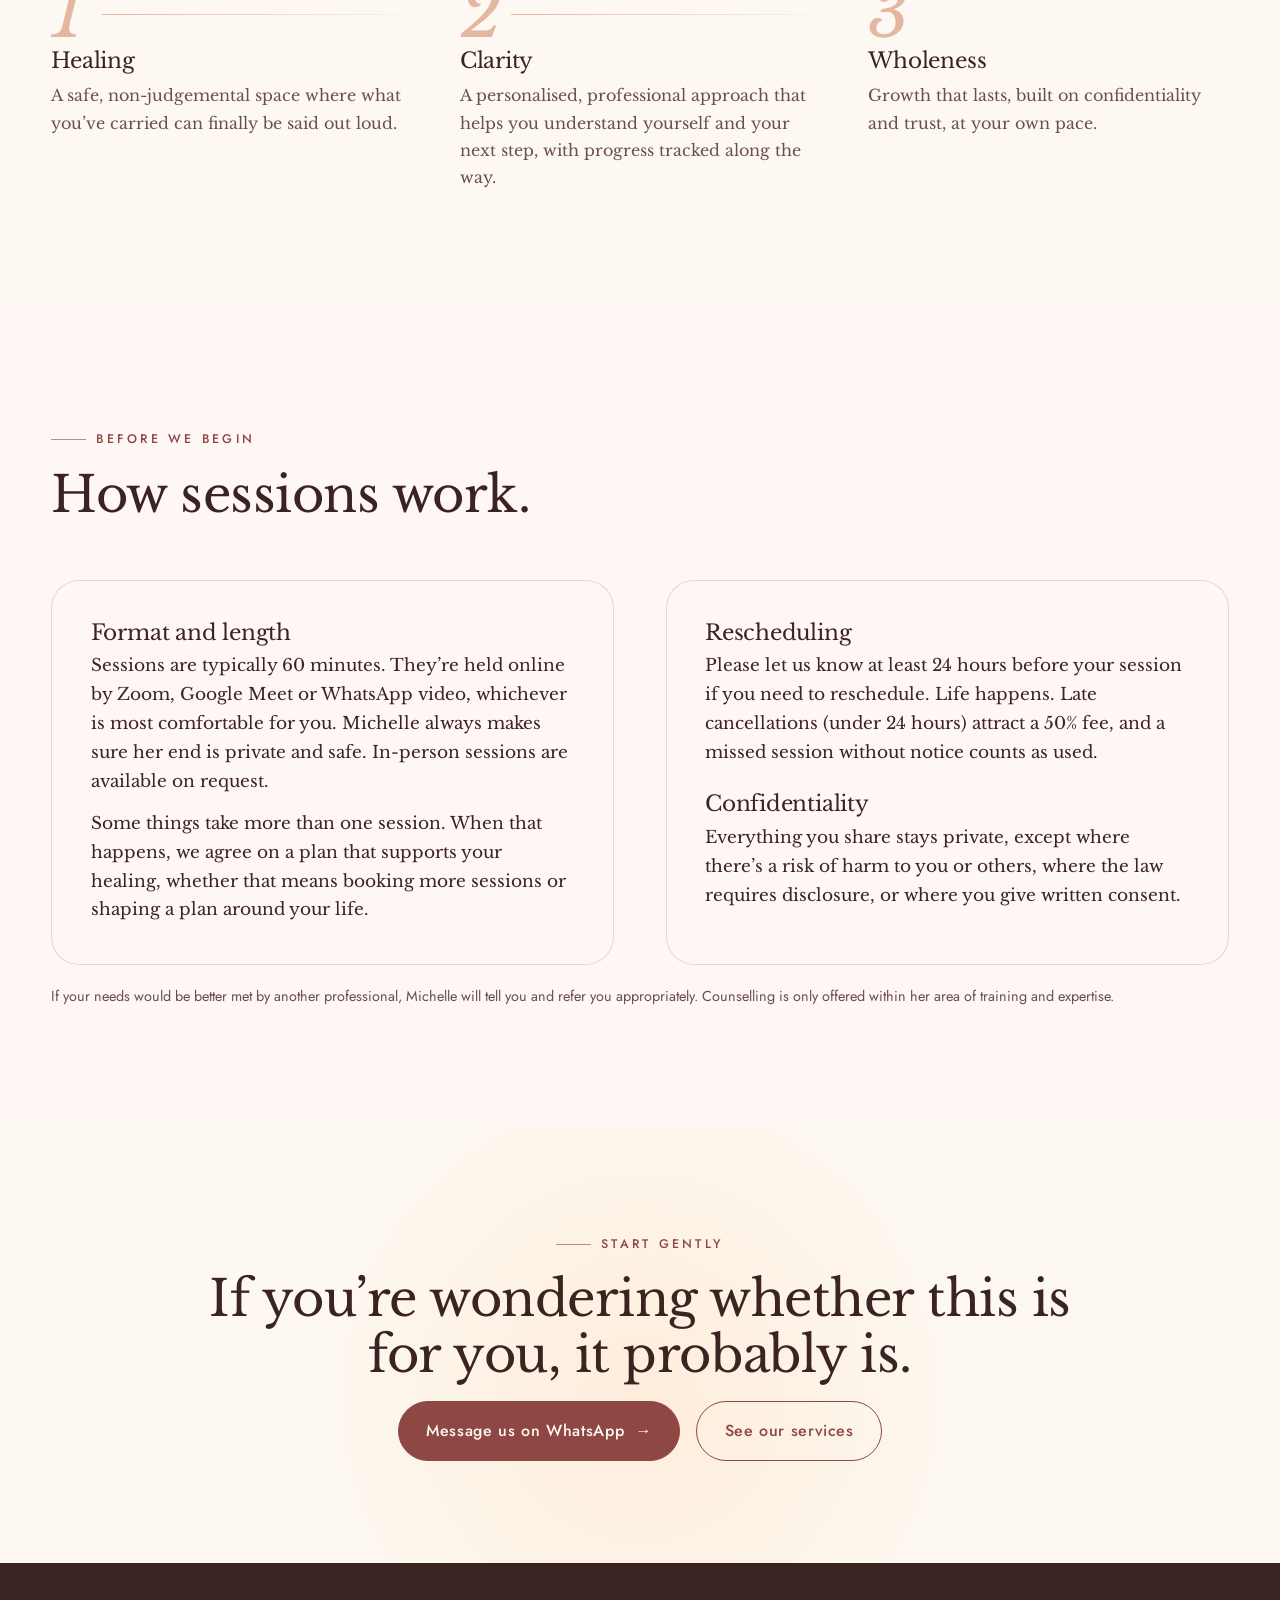
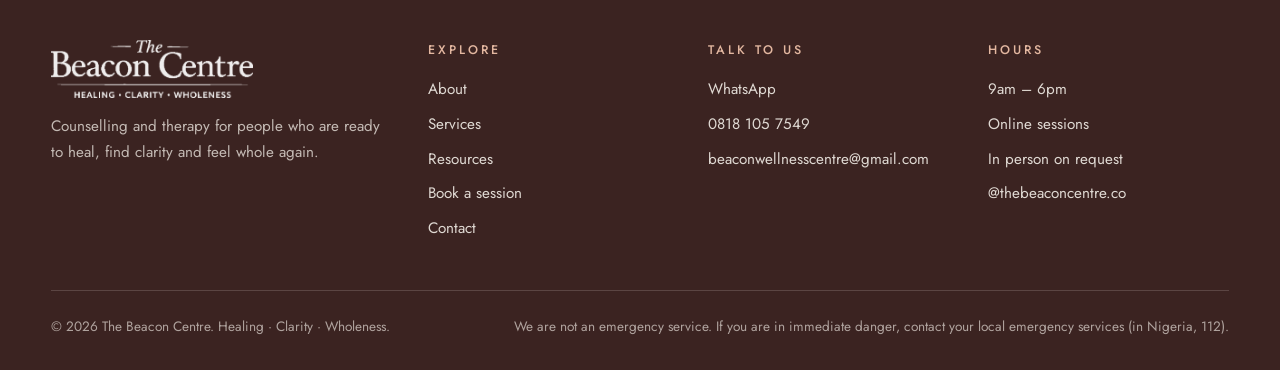
==== commit 582b4924: "Route every 'Book a session' to a booking form on the Services page Replaces the name pop-up. The Se" ====
--- a/about.html
+++ b/about.html
@@ -25,7 +25,7 @@
     <button class="menu-btn" aria-expanded="false" aria-controls="nav">Menu</button>
     <nav class="nav" id="nav" aria-label="Main">
       <a href="index.html">Home</a><a href="about.html" aria-current="page">About</a><a href="services.html">Services</a><a href="resources.html">Resources</a>
-      <a class="btn sm" href="book.html">Book a session <span class="arr" aria-hidden="true">→</span></a>
+      <a class="btn sm" href="services.html#book">Book a session <span class="arr" aria-hidden="true">→</span></a>
     </nav>
   </div>
 </header>
@@ -48,7 +48,7 @@
       <p class="rv" style="margin-top:1rem">Her work spans children, teenagers and adults, walking with them through seasons of transition, healing and self-discovery. She is also the founder of <a href="https://creatorshavenglobal.com" target="_blank" rel="noopener"><u>Creators Haven Global</u></a>.</p>
       <p class="rv" style="margin-top:1rem">In session, you can expect a safe, respectful and non-judgemental space where you can be honest, feel heard, and take the steps toward healing and growth at your own pace.</p>
       <div class="creds rv"><span>Professional counsellor, ADI</span><span>CBT-trained therapist</span></div>
-      <p class="rv" style="margin-top:1.8rem"><a class="btn" href="https://wa.me/2348181057549?text=Hello%2C%20I%20just%20checked%20your%20website.%20My%20name%20is%20______%20and%20I%27d%20like%20to%20book%20a%20session." data-wa="" target="_blank" rel="noopener">Book a session with Michelle <span class="arr" aria-hidden="true">→</span></a></p>
+      <p class="rv" style="margin-top:1.8rem"><a class="btn" href="services.html#book">Book a session with Michelle <span class="arr" aria-hidden="true">→</span></a></p>
     </div>
   </div>
 </section>
@@ -96,10 +96,10 @@
 <section class="band"><div class="wrap">
   <span class="eyebrow rv">Start gently</span>
   <h2 class="rv">If you’re wondering whether this is for you, it probably is.</h2>
-  <div class="cta-row rv"><a class="btn" href="https://wa.me/2348181057549?text=Hello%2C%20I%20just%20checked%20your%20website.%20My%20name%20is%20______%20and%20I%27d%20like%20to%20book%20a%20session." data-wa="" target="_blank" rel="noopener">Message us on WhatsApp <span class="arr" aria-hidden="true">→</span></a><a class="btn ghost" href="services.html">See our services</a></div>
+  <div class="cta-row rv"><a class="btn" href="https://wa.me/2348181057549?text=Hello%2C%20I%20just%20checked%20your%20website.%20My%20name%20is%20______%20and%20I%27d%20like%20to%20book%20a%20session." target="_blank" rel="noopener">Message us on WhatsApp <span class="arr" aria-hidden="true">→</span></a><a class="btn ghost" href="services.html">See our services</a></div>
 </div></section>
 </main>
-<div class="quick"><a class="btn" href="https://wa.me/2348181057549?text=Hello%2C%20I%20just%20checked%20your%20website.%20My%20name%20is%20______%20and%20I%27d%20like%20to%20book%20a%20session." data-wa="" target="_blank" rel="noopener">Book on WhatsApp <span class="arr" aria-hidden="true">→</span></a></div>
+<div class="quick"><a class="btn" href="services.html#book">Book a session <span class="arr" aria-hidden="true">→</span></a></div>
 <footer class="site-foot">
   <div class="wrap">
     <div class="foot-grid">
@@ -109,9 +109,9 @@
       </div>
       <div><h5>Explore</h5><ul>
         <li><a href="about.html">About</a></li><li><a href="services.html">Services</a></li>
-        <li><a href="resources.html">Resources</a></li><li><a href="book.html">Book a session</a></li></ul></div>
+        <li><a href="resources.html">Resources</a></li><li><a href="services.html#book">Book a session</a></li><li><a href="book.html">Contact</a></li></ul></div>
       <div><h5>Talk to us</h5><ul>
-        <li><a href="https://wa.me/2348181057549?text=Hello%2C%20I%20just%20checked%20your%20website.%20My%20name%20is%20______%20and%20I%27d%20like%20to%20book%20a%20session." data-wa="" target="_blank" rel="noopener">WhatsApp</a></li>
+        <li><a href="https://wa.me/2348181057549?text=Hello%2C%20I%20just%20checked%20your%20website.%20My%20name%20is%20______%20and%20I%27d%20like%20to%20book%20a%20session." target="_blank" rel="noopener">WhatsApp</a></li>
         <li><a href="tel:+2348181057549">0818 105 7549</a></li>
         <li><a href="mailto:beaconwellnesscentre@gmail.com">beaconwellnesscentre@gmail.com</a></li></ul></div>
       <div><h5>Hours</h5><ul>
--- a/assets/css/style.css
+++ b/assets/css/style.css
@@ -333,17 +333,8 @@
 .spark,.spin{display:none!important}
 .frame::before{transition:none}
 
-/* WhatsApp name prompt */
-.wa-modal{position:fixed;inset:0;z-index:200;display:flex;align-items:center;justify-content:center;padding:1.2rem;background:rgba(59,35,33,.55)}
-.wa-modal[hidden]{display:none}
-.wa-card{position:relative;width:min(440px,100%);background:var(--cream);border-radius:24px;padding:2rem 1.8rem 1.6rem;box-shadow:0 30px 70px rgba(59,35,33,.35)}
-.wa-card h3{margin:0 0 .5rem;font-size:1.5rem;color:var(--rose-deep)}
-.wa-sub{margin:0 0 1.2rem;color:var(--ink-soft);font-size:.98rem;line-height:1.55}
-.wa-card label{display:block;font-family:var(--sans);font-size:.88rem;letter-spacing:.06em;margin-bottom:.4rem;color:var(--ink-soft)}
-.wa-card input{width:100%;font:inherit;font-size:1rem;padding:.9em 1.1em;border-radius:14px;border:1.5px solid var(--line);background:#fff;color:var(--ink);margin-bottom:1rem}
-.wa-card input:focus{outline:none;border-color:var(--rose);box-shadow:0 0 0 4px rgba(200,124,120,.2)}
-.wa-card .btn{width:100%;justify-content:center}
-.wa-x{position:absolute;top:.6rem;right:.9rem;border:0;background:none;font-size:1.8rem;line-height:1;color:var(--ink-soft);cursor:pointer}
-.wa-skip{margin:1rem 0 0;text-align:center;font-size:.85rem}
-.wa-skip a{color:var(--ink-soft);text-decoration:underline}
-body.wa-open{overflow:hidden}
+/* email fallback */
+.mail-help{margin-top:1.2rem;padding:1.2rem 1.3rem;border-radius:18px;background:var(--blush);border:1px solid var(--line)}
+.mail-help[hidden]{display:none}
+.mail-help p{margin:0 0 .8rem}
+.mail-help .fine{margin:.8rem 0 0;font-size:.88rem;color:var(--ink-soft)}
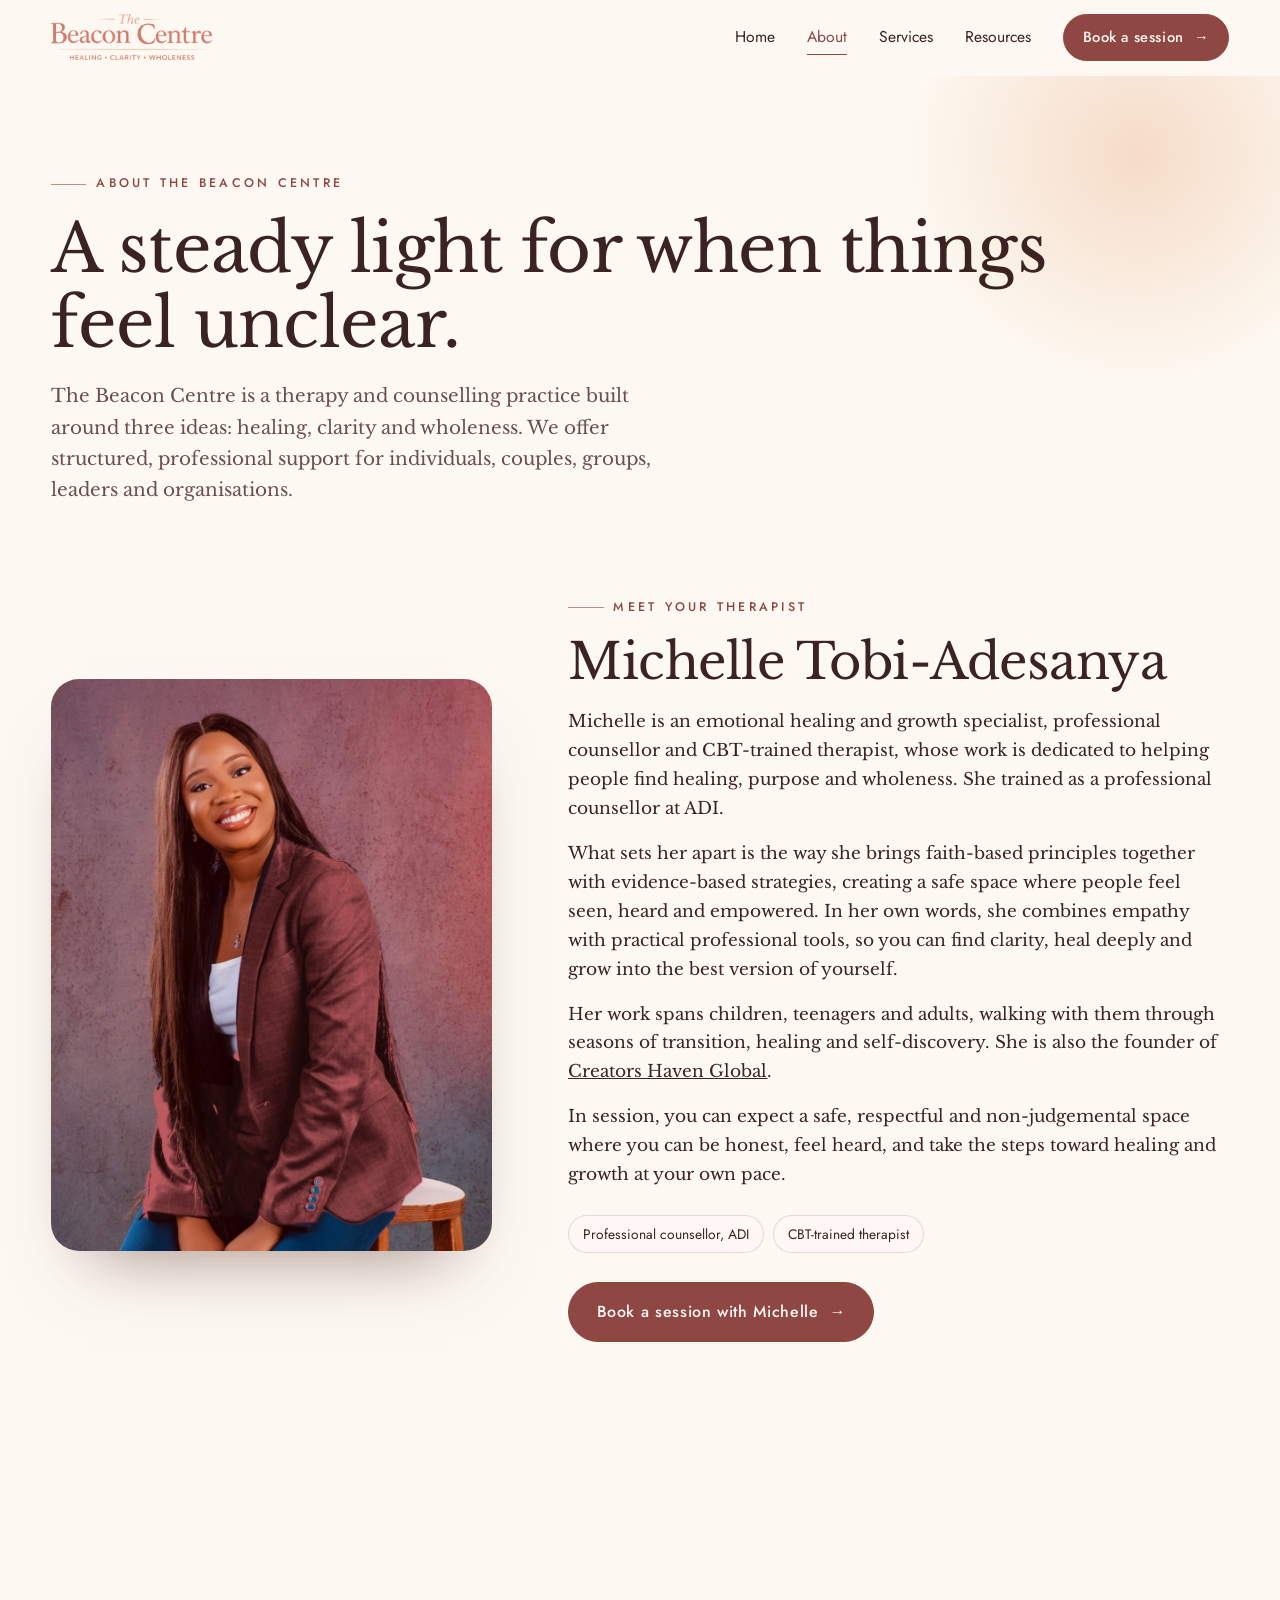
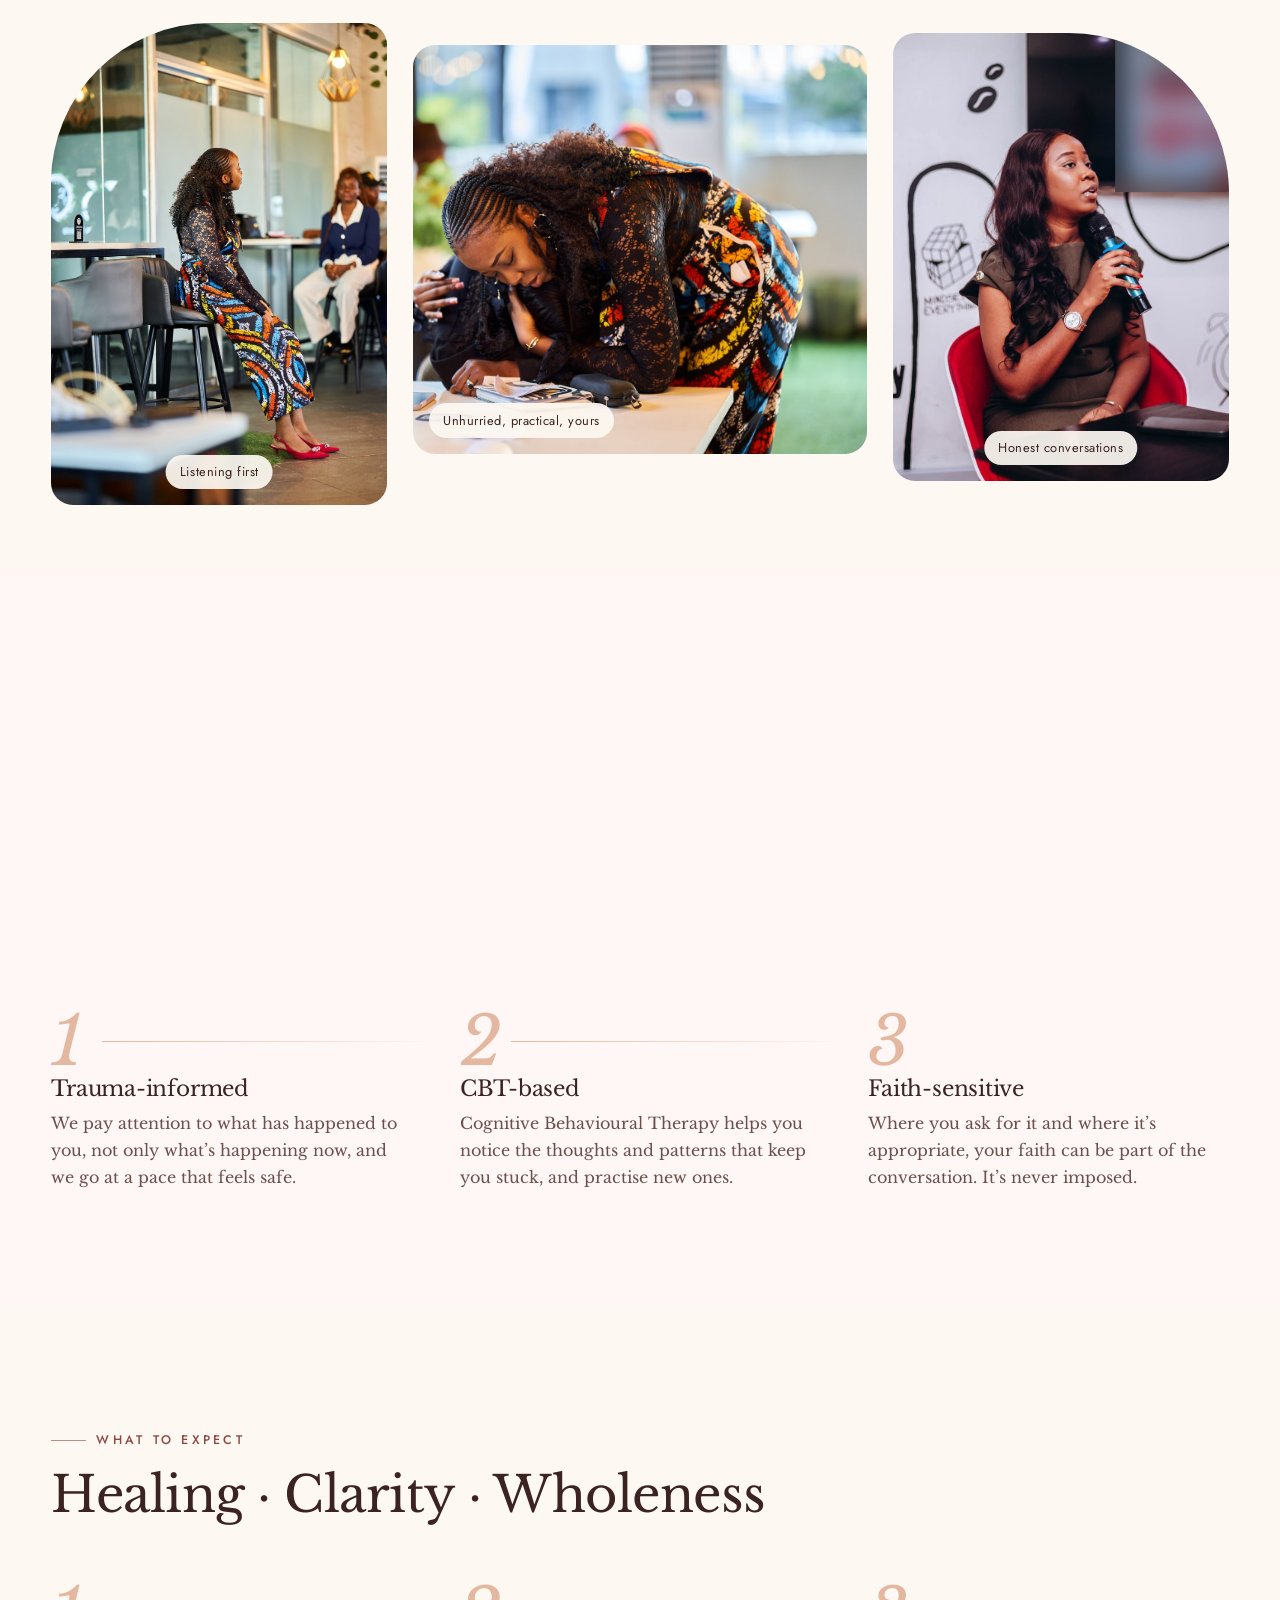
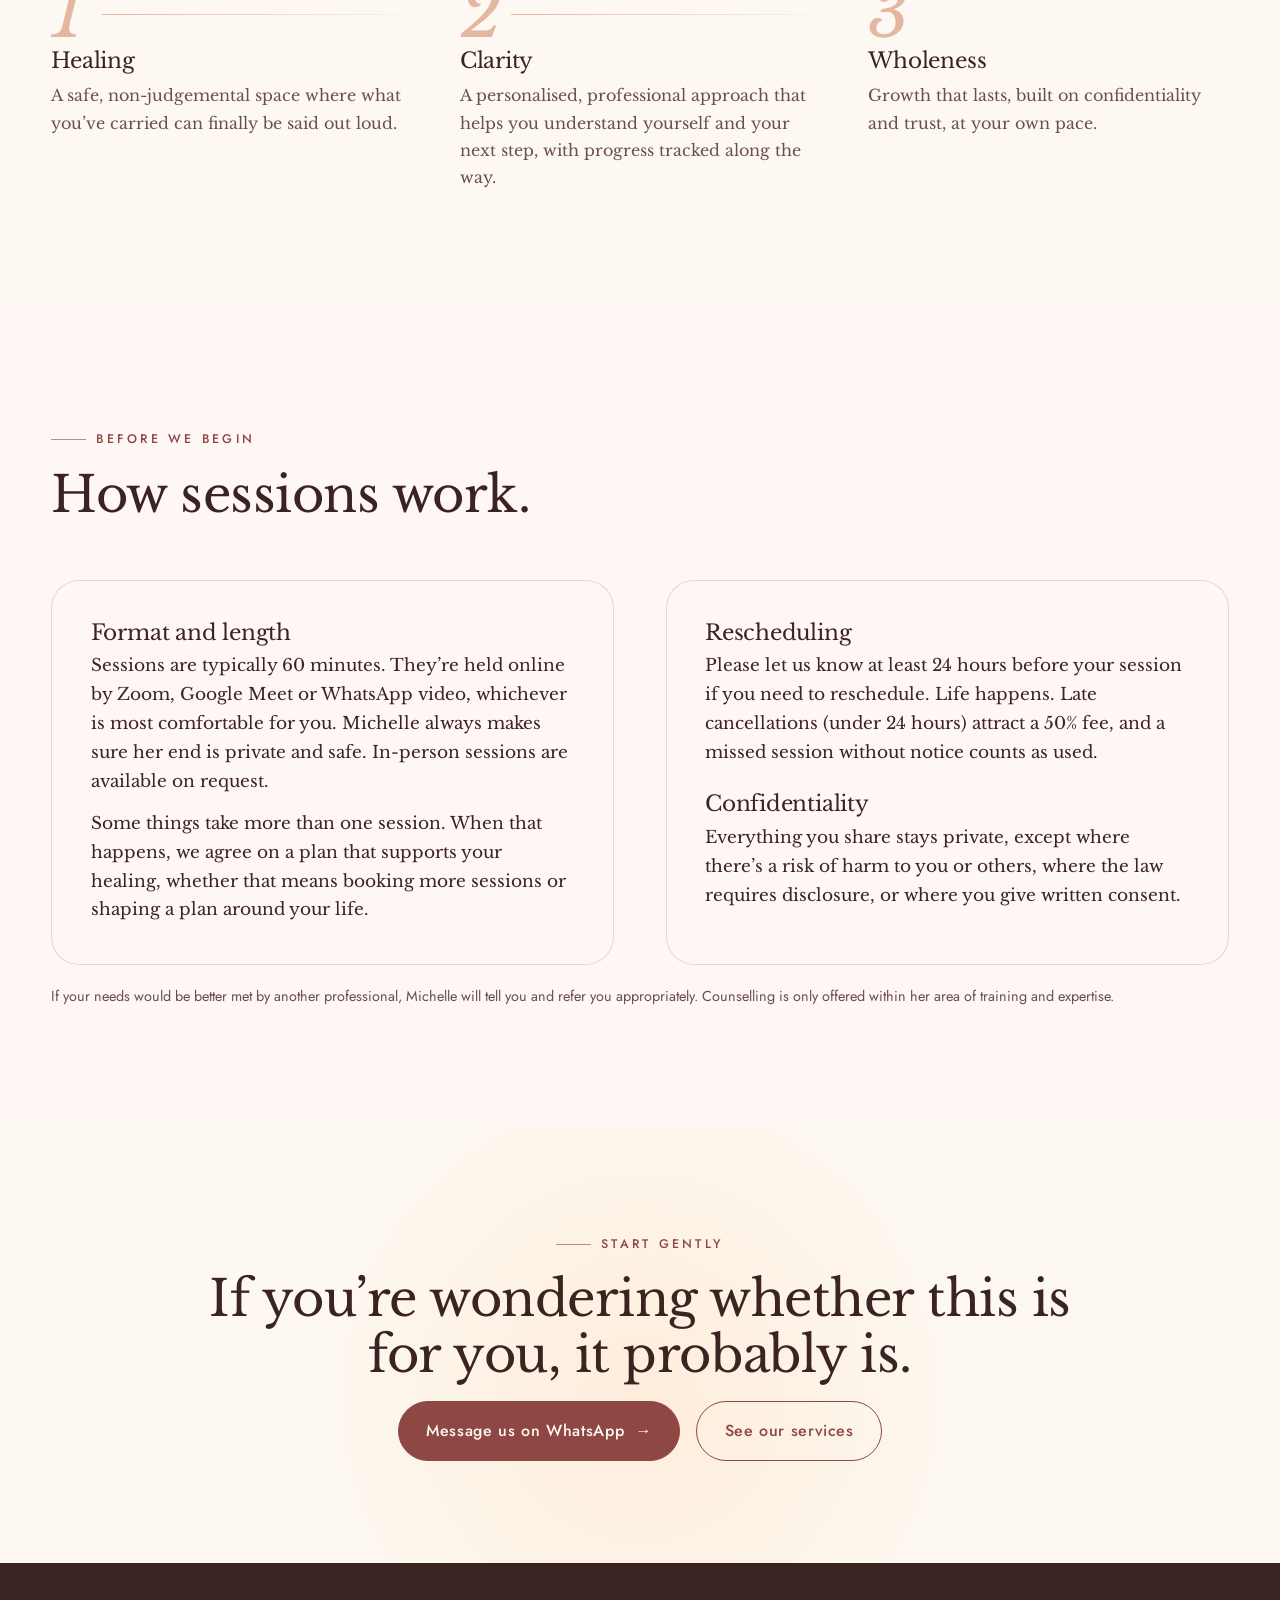
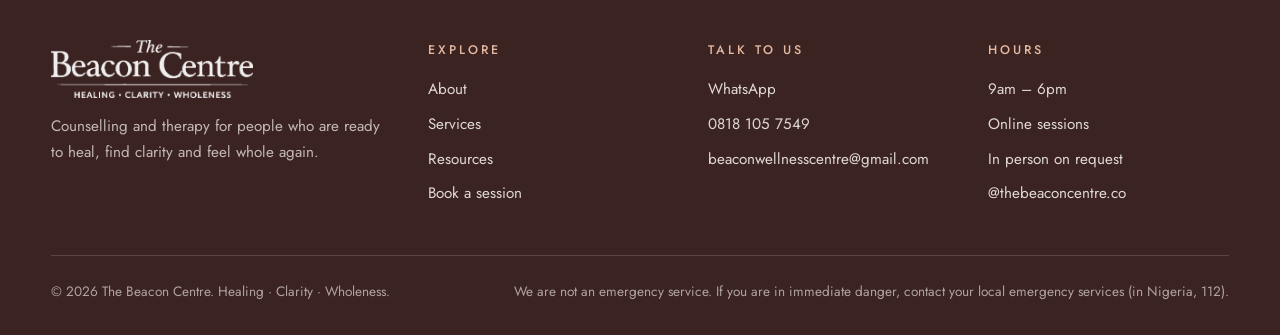
==== commit 362f2c31: "Book buttons go to the Book page; name pop-up only on Services General 'Book a session' buttons link" ====
--- a/about.html
+++ b/about.html
@@ -25,7 +25,7 @@
     <button class="menu-btn" aria-expanded="false" aria-controls="nav">Menu</button>
     <nav class="nav" id="nav" aria-label="Main">
       <a href="index.html">Home</a><a href="about.html" aria-current="page">About</a><a href="services.html">Services</a><a href="resources.html">Resources</a>
-      <a class="btn sm" href="services.html#book">Book a session <span class="arr" aria-hidden="true">→</span></a>
+      <a class="btn sm" href="book.html">Book a session <span class="arr" aria-hidden="true">→</span></a>
     </nav>
   </div>
 </header>
@@ -48,7 +48,7 @@
       <p class="rv" style="margin-top:1rem">Her work spans children, teenagers and adults, walking with them through seasons of transition, healing and self-discovery. She is also the founder of <a href="https://creatorshavenglobal.com" target="_blank" rel="noopener"><u>Creators Haven Global</u></a>.</p>
       <p class="rv" style="margin-top:1rem">In session, you can expect a safe, respectful and non-judgemental space where you can be honest, feel heard, and take the steps toward healing and growth at your own pace.</p>
       <div class="creds rv"><span>Professional counsellor, ADI</span><span>CBT-trained therapist</span></div>
-      <p class="rv" style="margin-top:1.8rem"><a class="btn" href="services.html#book">Book a session with Michelle <span class="arr" aria-hidden="true">→</span></a></p>
+      <p class="rv" style="margin-top:1.8rem"><a class="btn" href="book.html">Book a session with Michelle <span class="arr" aria-hidden="true">→</span></a></p>
     </div>
   </div>
 </section>
@@ -99,7 +99,7 @@
   <div class="cta-row rv"><a class="btn" href="https://wa.me/2348181057549?text=Hello%2C%20I%20just%20checked%20your%20website.%20My%20name%20is%20______%20and%20I%27d%20like%20to%20book%20a%20session." target="_blank" rel="noopener">Message us on WhatsApp <span class="arr" aria-hidden="true">→</span></a><a class="btn ghost" href="services.html">See our services</a></div>
 </div></section>
 </main>
-<div class="quick"><a class="btn" href="services.html#book">Book a session <span class="arr" aria-hidden="true">→</span></a></div>
+<div class="quick"><a class="btn" href="book.html">Book a session <span class="arr" aria-hidden="true">→</span></a></div>
 <footer class="site-foot">
   <div class="wrap">
     <div class="foot-grid">
@@ -109,7 +109,7 @@
       </div>
       <div><h5>Explore</h5><ul>
         <li><a href="about.html">About</a></li><li><a href="services.html">Services</a></li>
-        <li><a href="resources.html">Resources</a></li><li><a href="services.html#book">Book a session</a></li><li><a href="book.html">Contact</a></li></ul></div>
+        <li><a href="resources.html">Resources</a></li><li><a href="book.html">Book a session</a></li></ul></div>
       <div><h5>Talk to us</h5><ul>
         <li><a href="https://wa.me/2348181057549?text=Hello%2C%20I%20just%20checked%20your%20website.%20My%20name%20is%20______%20and%20I%27d%20like%20to%20book%20a%20session." target="_blank" rel="noopener">WhatsApp</a></li>
         <li><a href="tel:+2348181057549">0818 105 7549</a></li>
--- a/assets/css/style.css
+++ b/assets/css/style.css
@@ -338,3 +338,18 @@
 .mail-help[hidden]{display:none}
 .mail-help p{margin:0 0 .8rem}
 .mail-help .fine{margin:.8rem 0 0;font-size:.88rem;color:var(--ink-soft)}
+
+/* WhatsApp name pop-up (service buttons on the Services page) */
+.wa-pop{position:fixed;inset:0;z-index:200;display:flex;align-items:center;justify-content:center;padding:1.2rem;background:rgba(59,35,33,.55)}
+.wa-pop[hidden]{display:none}
+.wa-pop-card{position:relative;width:min(440px,100%);background:var(--cream);border-radius:24px;padding:2rem 1.8rem 1.6rem;box-shadow:0 30px 70px rgba(59,35,33,.35)}
+.wa-pop-card h3{margin:0 0 .5rem;font-size:1.5rem;color:var(--rose-deep)}
+.wa-pop-sub{margin:0 0 1.2rem;color:var(--ink-soft);font-size:.98rem;line-height:1.55}
+.wa-pop-card label{display:block;font-family:var(--sans);font-size:.88rem;letter-spacing:.06em;margin-bottom:.4rem;color:var(--ink-soft)}
+.wa-pop-card input{width:100%;font:inherit;font-size:1rem;padding:.9em 1.1em;border-radius:14px;border:1.5px solid var(--line);background:#fff;color:var(--ink);margin-bottom:1rem}
+.wa-pop-card input:focus{outline:none;border-color:var(--rose);box-shadow:0 0 0 4px rgba(200,124,120,.2)}
+.wa-pop-card .btn{width:100%;justify-content:center}
+.wa-pop-x{position:absolute;top:.6rem;right:.9rem;border:0;background:none;font-size:1.8rem;line-height:1;color:var(--ink-soft);cursor:pointer}
+.wa-pop-skip{margin:1rem 0 0;text-align:center;font-size:.85rem}
+.wa-pop-skip a{color:var(--ink-soft);text-decoration:underline}
+body.wa-open{overflow:hidden}
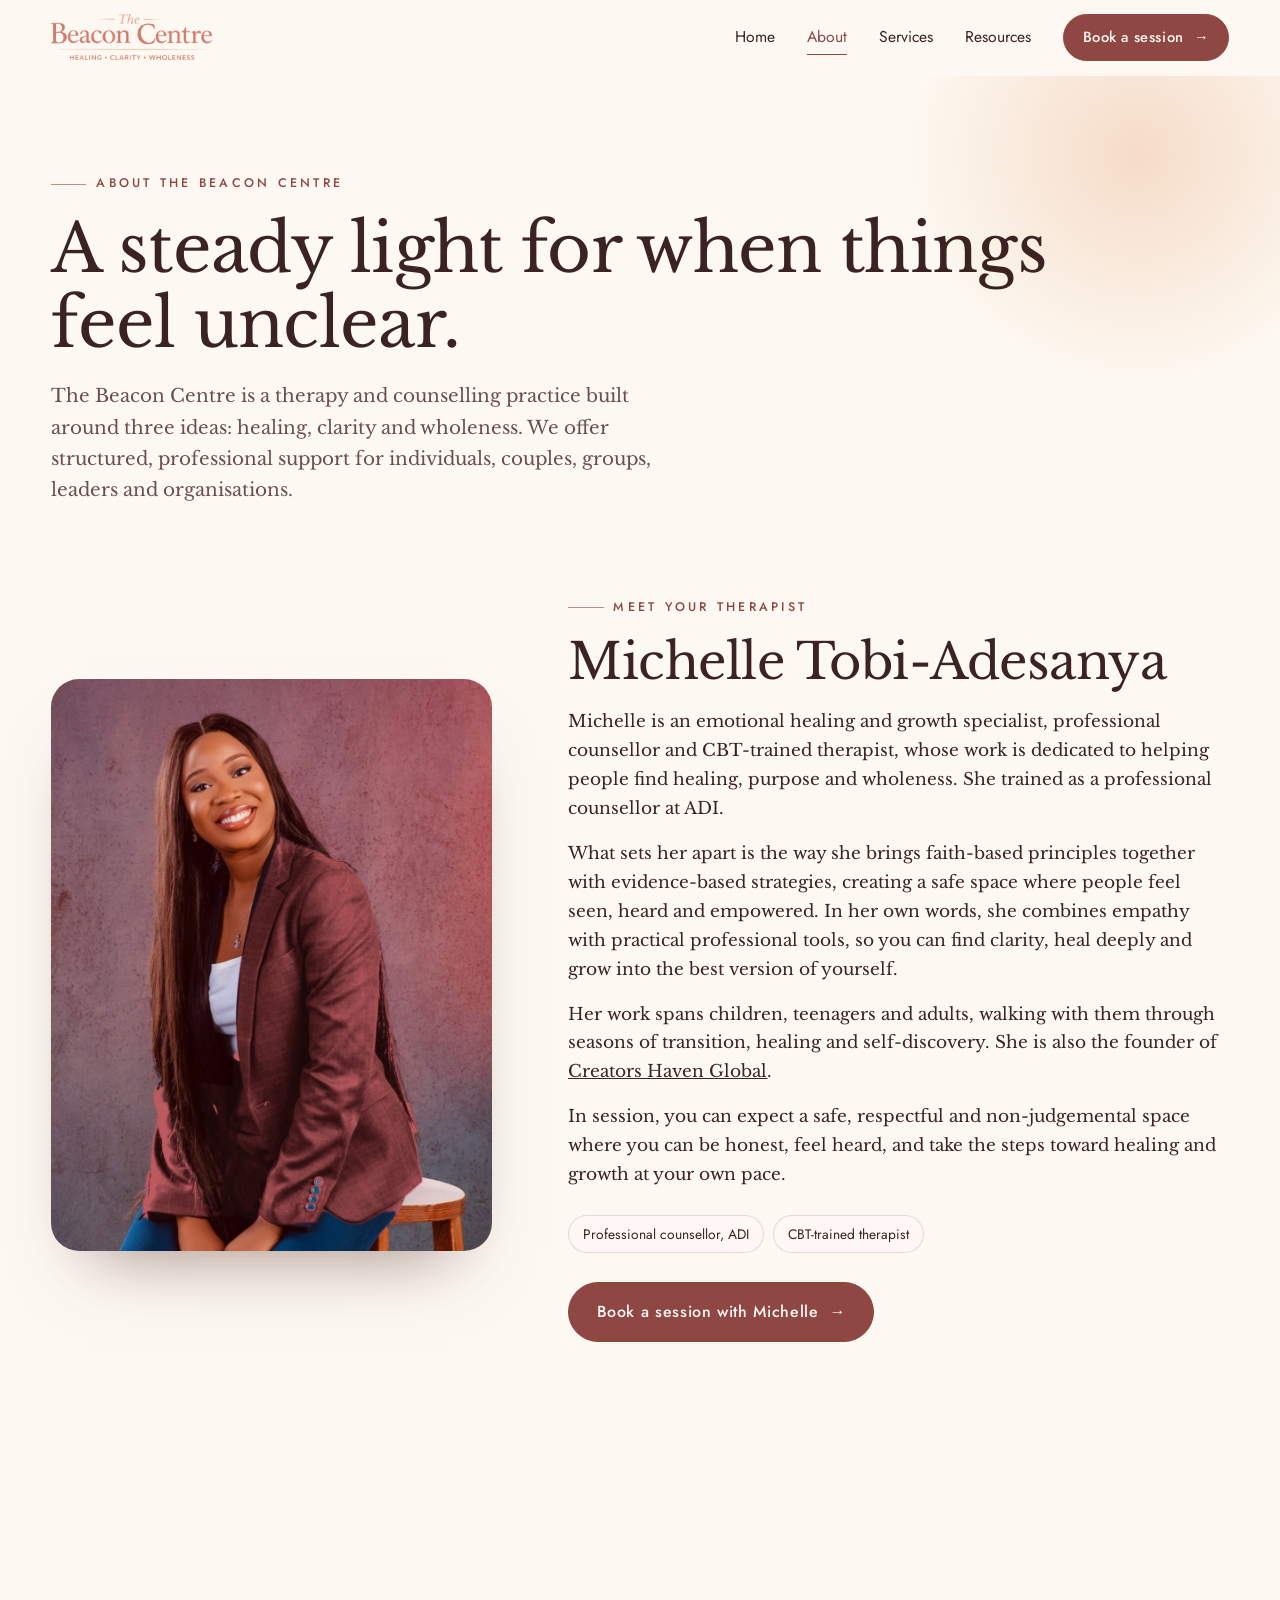
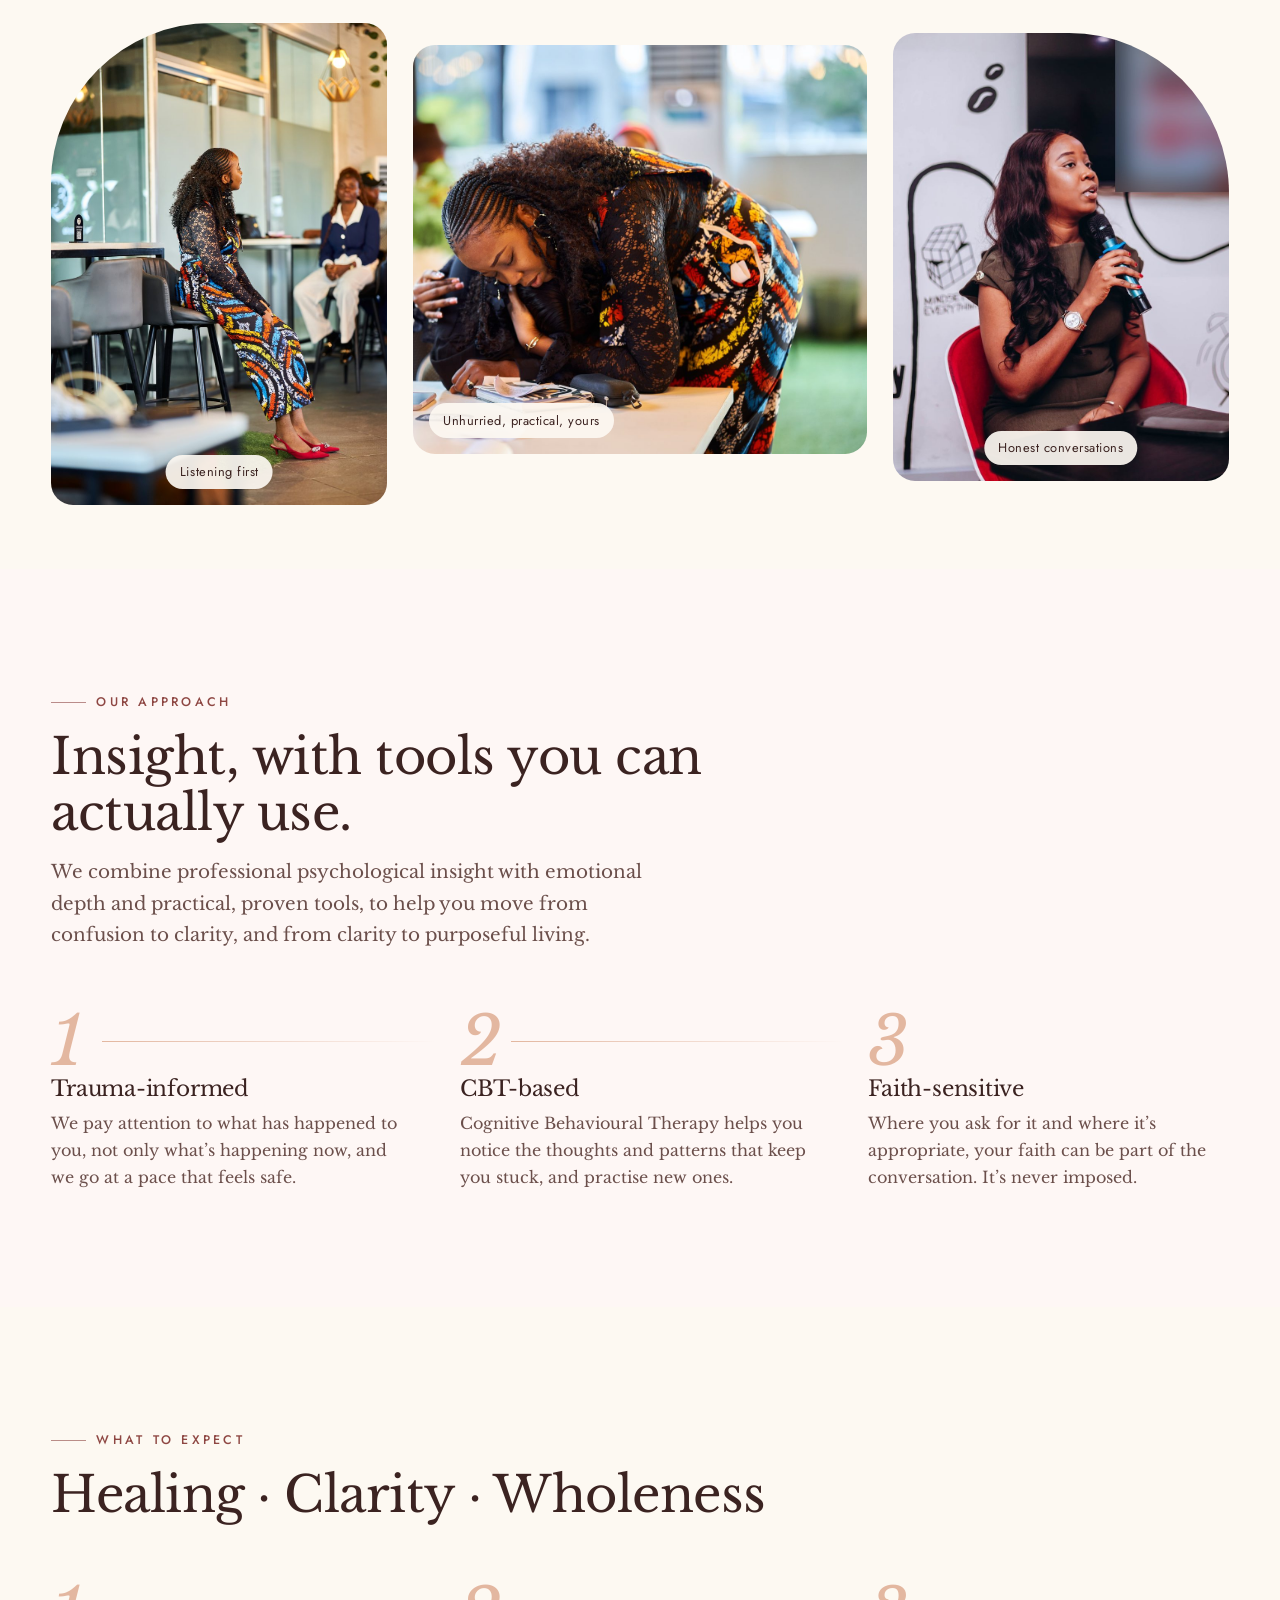
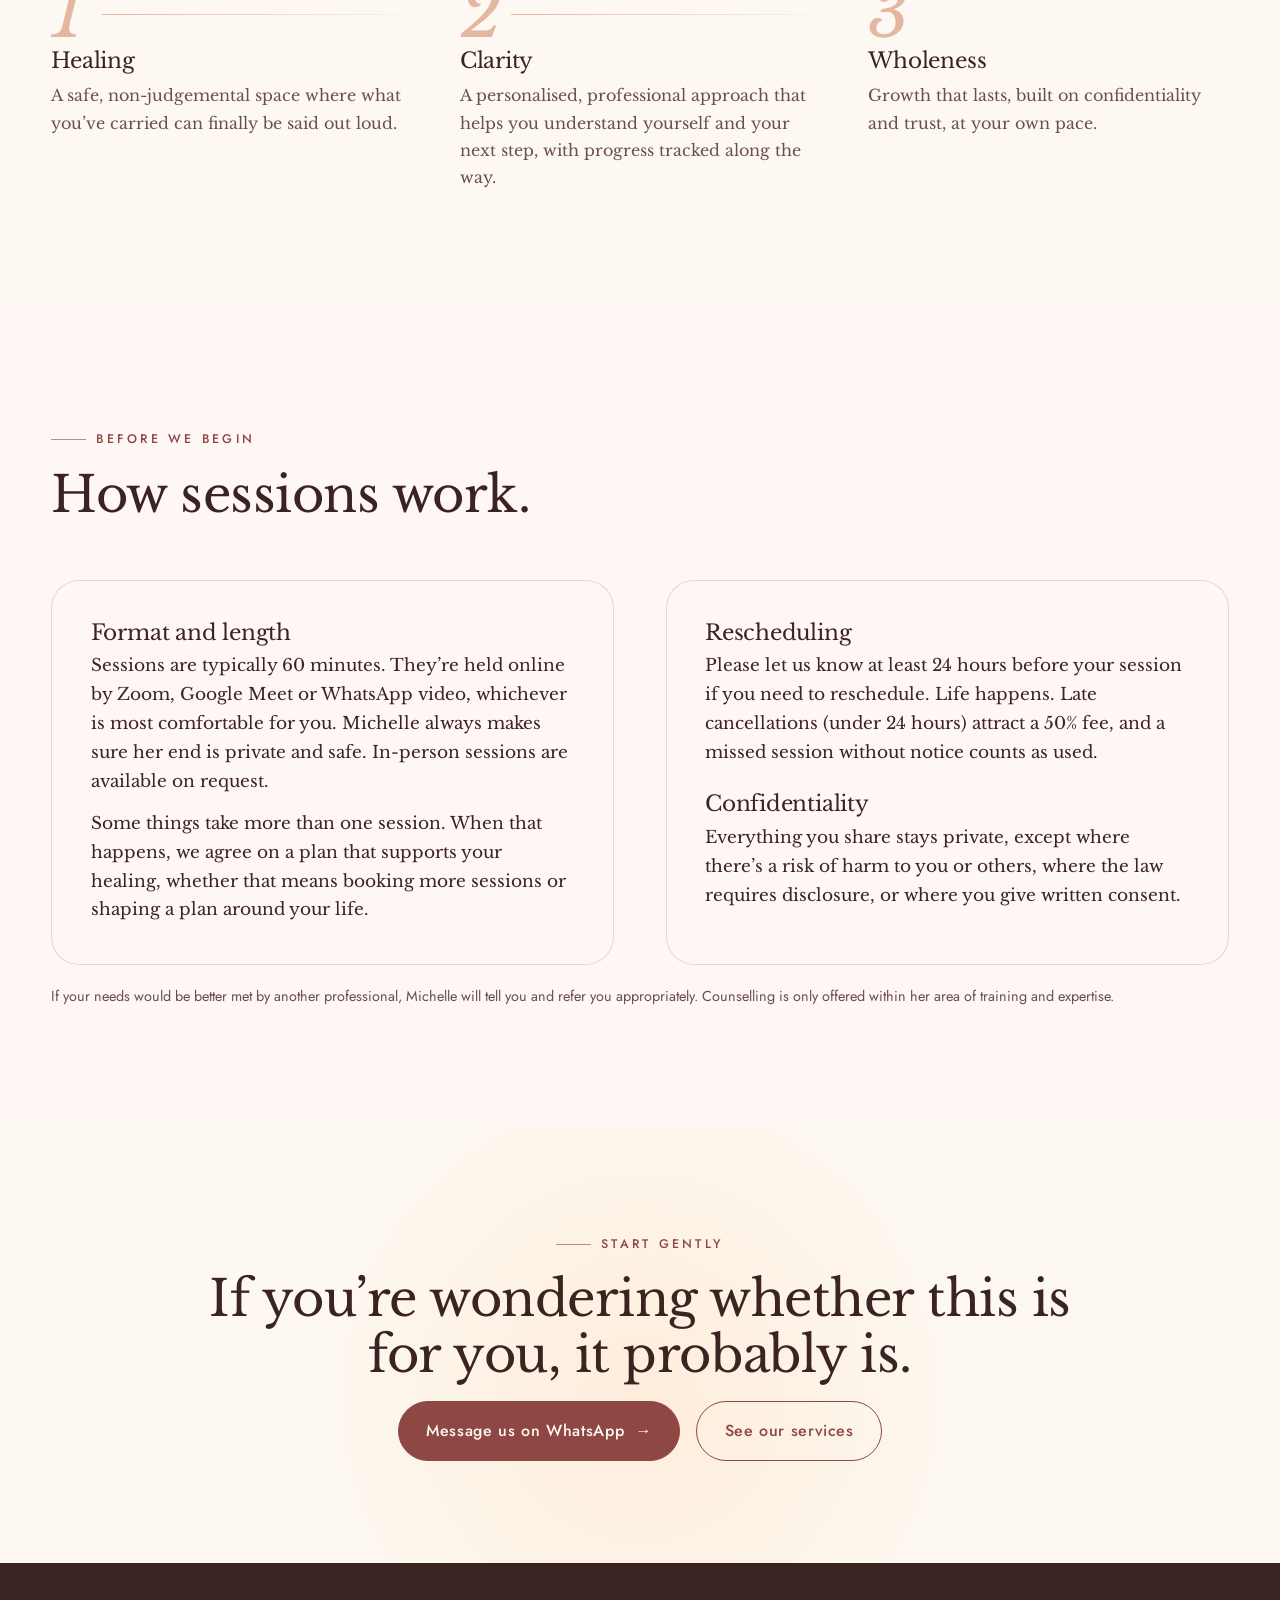
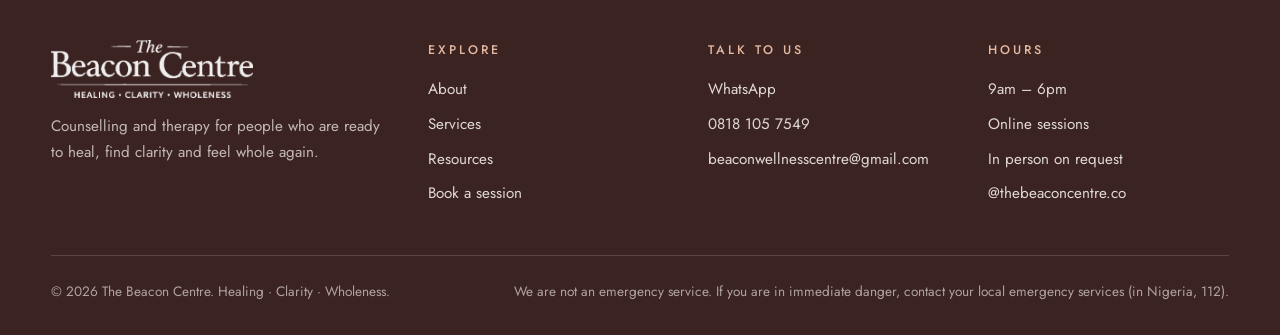
==== commit 7324a727: "Email pop-up, Resources sign-up to Google Form, YouTube section (off until configured) Co-Authored-B" ====
--- a/about.html
+++ b/about.html
@@ -124,6 +124,7 @@
     </div>
   </div>
 </footer>
+<script src="assets/js/config.js" defer></script>
 <script src="assets/js/main.js" defer></script>
 </body>
 </html>
--- a/assets/css/style.css
+++ b/assets/css/style.css
@@ -353,3 +353,51 @@
 .wa-pop-skip{margin:1rem 0 0;text-align:center;font-size:.85rem}
 .wa-pop-skip a{color:var(--ink-soft);text-decoration:underline}
 body.wa-open{overflow:hidden}
+
+/* package "Choose" buttons in the fee lists */
+.row .pick{order:4;align-self:center;margin-left:.4rem;padding:.28rem .95rem;border-radius:999px;border:1.5px solid var(--rose);color:var(--rose-deep);font-family:var(--sans);font-size:.84rem;letter-spacing:.04em;text-decoration:none;white-space:nowrap;transition:background .2s,color .2s}
+.row .pick:hover,.row .pick:focus-visible{background:var(--rose-deep);border-color:var(--rose-deep);color:#fff}
+.wa-pop-pick{margin:0 0 1rem;padding:.7rem 1rem;border-radius:14px;background:var(--blush);color:var(--rose-deep);font-family:var(--sans);font-size:.95rem}
+.wa-pop-pick[hidden]{display:none}
+
+/* email pop-up */
+body.lead-open{overflow:hidden}
+.lead-pop{position:fixed;inset:0;z-index:210;display:flex;align-items:center;justify-content:center;padding:1.2rem;background:rgba(59,35,33,.55)}
+.lead-pop[hidden]{display:none}
+.lead-card{position:relative;display:grid;grid-template-columns:.85fr 1.15fr;width:min(780px,100%);max-height:calc(100vh - 2.4rem);overflow:auto;background:var(--cream);border-radius:28px;box-shadow:0 30px 70px rgba(59,35,33,.38)}
+.lead-photo{position:relative;min-height:100%;background:var(--blush)}
+.lead-photo img{position:absolute;inset:0;width:100%;height:100%;object-fit:cover;object-position:50% 20%;border-radius:28px 0 0 28px}
+.lead-body{padding:2.4rem 2.2rem 1.8rem}
+.lead-card h3{margin:.7rem 0 .6rem;font-size:1.7rem;line-height:1.15;color:var(--rose-deep)}
+.lead-card p{margin:0 0 1.1rem;color:var(--ink-soft);line-height:1.55}
+.lead-card label{display:block;font-family:var(--sans);font-size:.85rem;letter-spacing:.06em;margin:.2rem 0 .35rem;color:var(--ink-soft)}
+.lead-card input:not(.lead-hp){width:100%;font:inherit;font-size:1rem;padding:.85em 1.05em;border-radius:14px;border:1.5px solid var(--line);background:#fff;color:var(--ink);margin-bottom:.9rem}
+.lead-card input:focus{outline:none;border-color:var(--rose);box-shadow:0 0 0 4px rgba(200,124,120,.2)}
+.lead-hp{position:absolute!important;left:-9999px;width:1px;height:1px;opacity:0}
+.lead-card .btn{width:100%;justify-content:center}
+.lead-fine{margin:1rem 0 .2rem!important;font-size:.82rem;color:var(--ink-soft)}
+.lead-no{margin:0!important;font-size:.88rem}
+.lead-no a{color:var(--ink-soft);text-decoration:underline}
+.lead-x{position:absolute;top:.5rem;right:.9rem;z-index:2;border:0;background:none;font-size:1.9rem;line-height:1;color:var(--ink-soft);cursor:pointer}
+.lead-err{color:#a3342d!important;font-size:.9rem;margin:0 0 .8rem!important}
+.lead-err[hidden]{display:none}
+.lead-done{padding:3rem 2.2rem;align-self:center}
+.lead-done[hidden],.lead-form[hidden]{display:none}
+.lead-ok{margin:1rem 0 0;padding:1rem 1.2rem;border-radius:14px;background:var(--blush);color:var(--rose-deep);line-height:1.5}
+@media (max-width:640px){
+  .lead-pop{align-items:flex-end;padding:0}
+  .lead-card{grid-template-columns:1fr;border-radius:26px 26px 0 0;max-height:92vh}
+  .lead-photo{display:none}
+  .lead-body{padding:2rem 1.4rem 1.4rem}
+  .lead-card h3{font-size:1.5rem}
+}
+/* videos */
+.vids{display:grid;grid-template-columns:repeat(2,1fr);gap:1.6rem}
+.vid{display:block;text-decoration:none;color:inherit}
+.vid-thumb{position:relative;display:block;aspect-ratio:16/9;border-radius:22px;overflow:hidden;background:linear-gradient(135deg,var(--blush),var(--gold));box-shadow:0 14px 34px rgba(59,35,33,.14)}
+.vid-thumb img{position:absolute;inset:0;width:100%;height:100%;object-fit:cover}
+.vid-play{position:absolute;left:50%;top:50%;width:68px;height:68px;margin:-34px 0 0 -34px;border-radius:50%;background:rgba(142,71,67,.92);box-shadow:0 6px 20px rgba(0,0,0,.25)}
+.vid-play::after{content:"";position:absolute;left:27px;top:20px;border-style:solid;border-width:14px 0 14px 22px;border-color:transparent transparent transparent #fff}
+.vid-title{display:block;margin-top:.9rem;font-family:var(--serif);font-size:1.18rem;line-height:1.3;color:var(--ink)}
+.vid:hover .vid-title,.vid:focus-visible .vid-title{color:var(--rose-deep);text-decoration:underline}
+@media (max-width:640px){.vids{grid-template-columns:1fr}}
